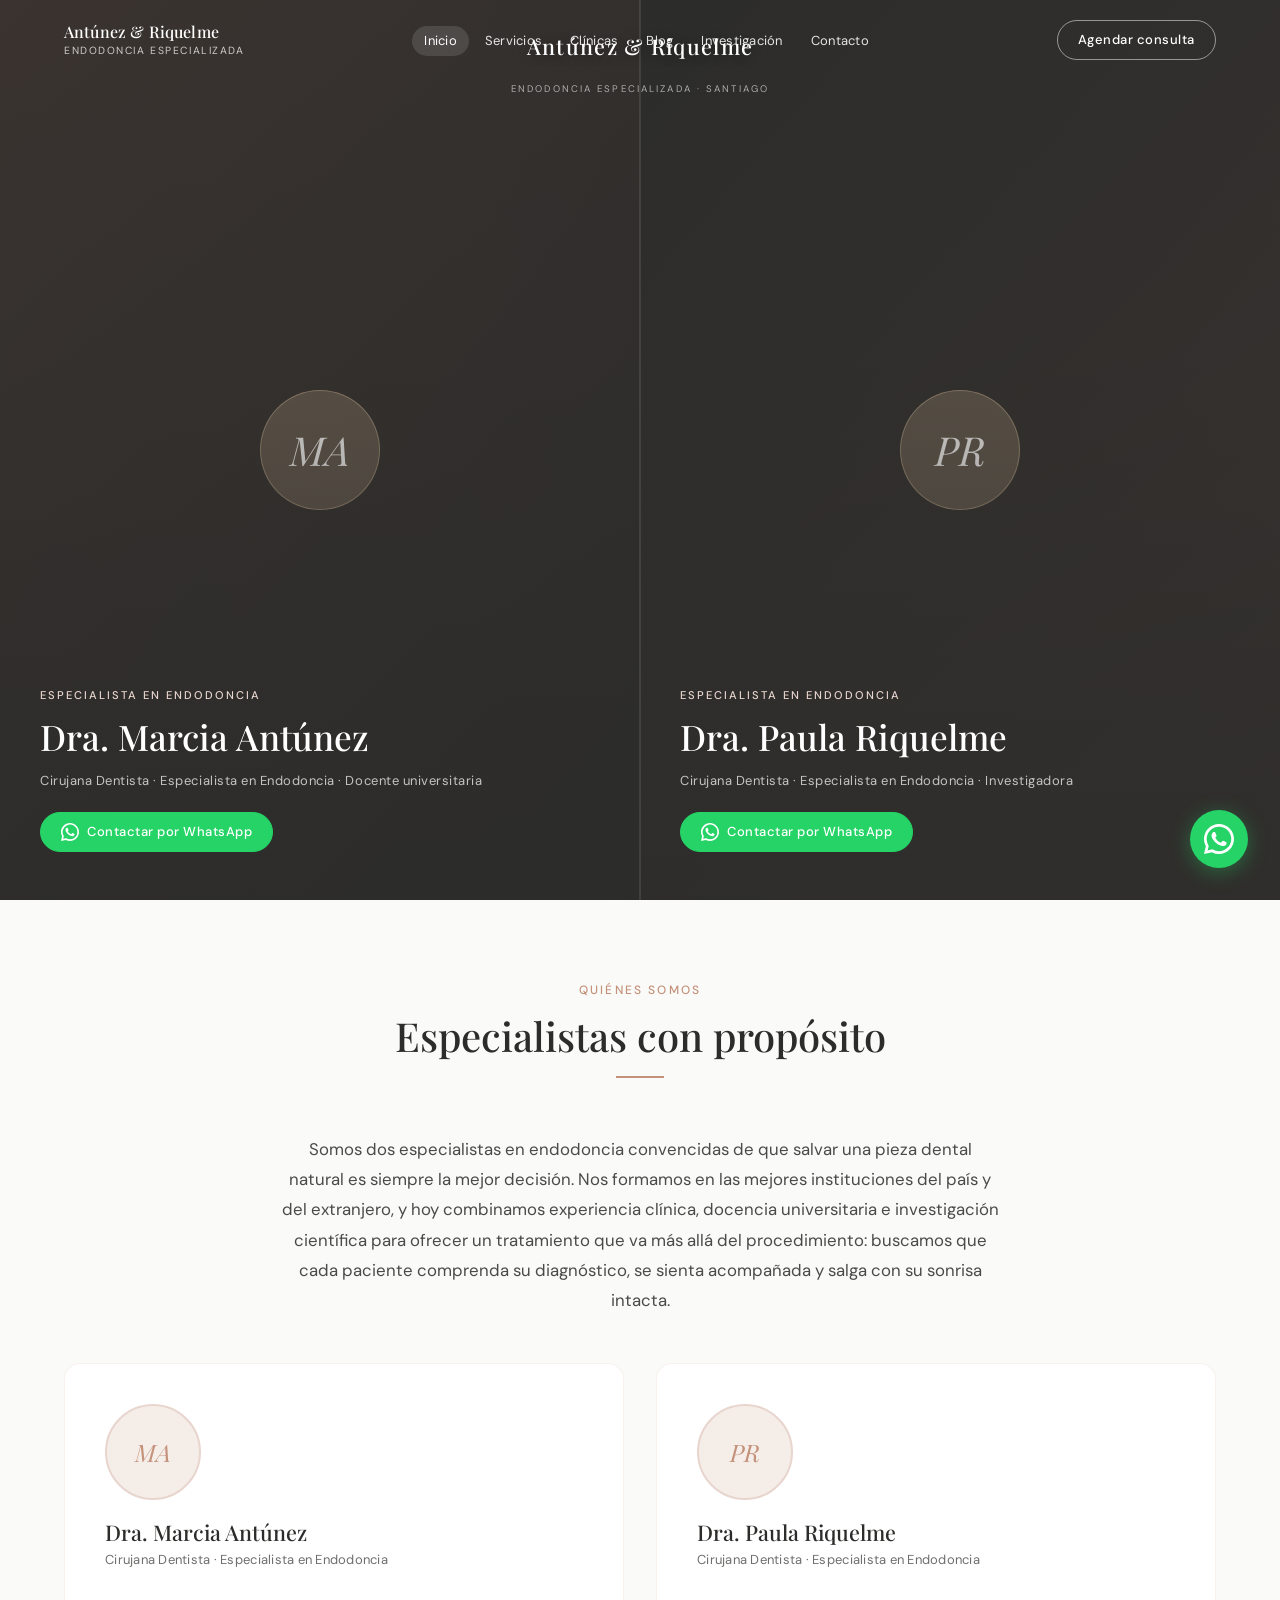
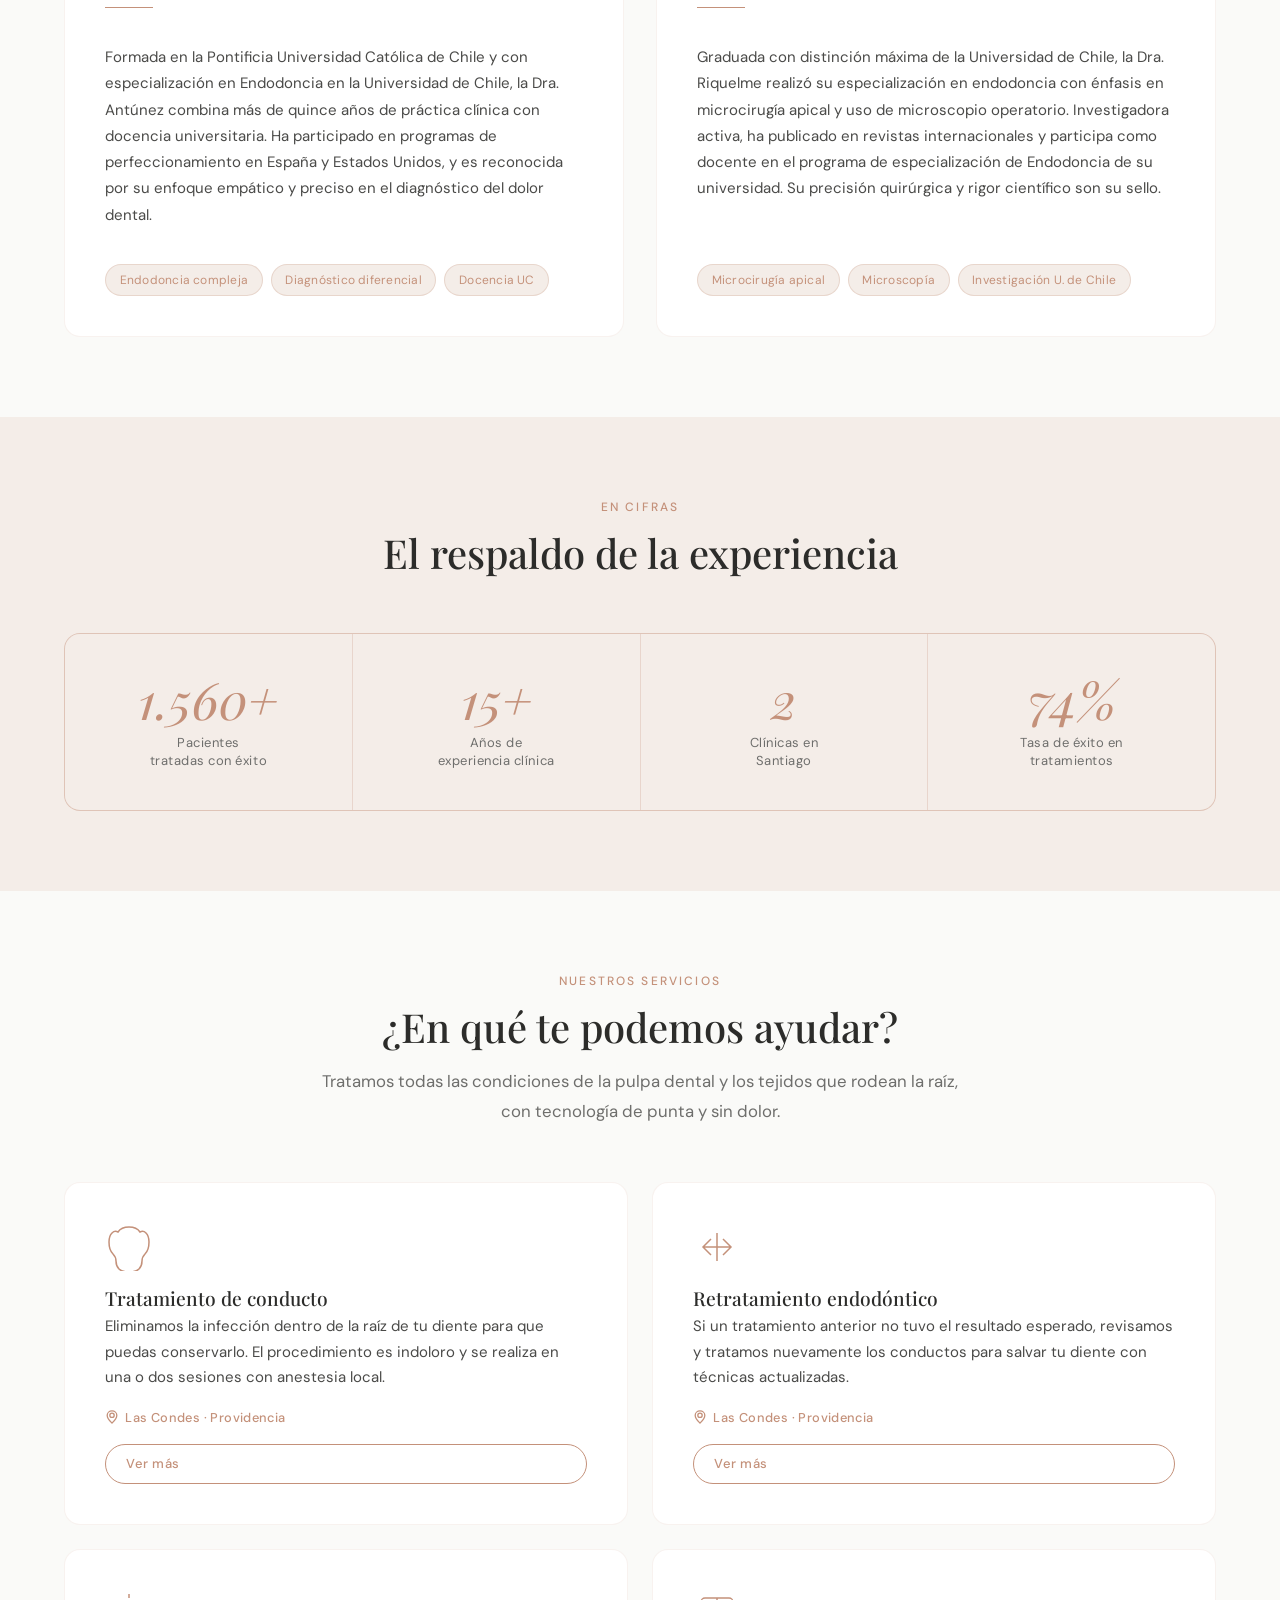
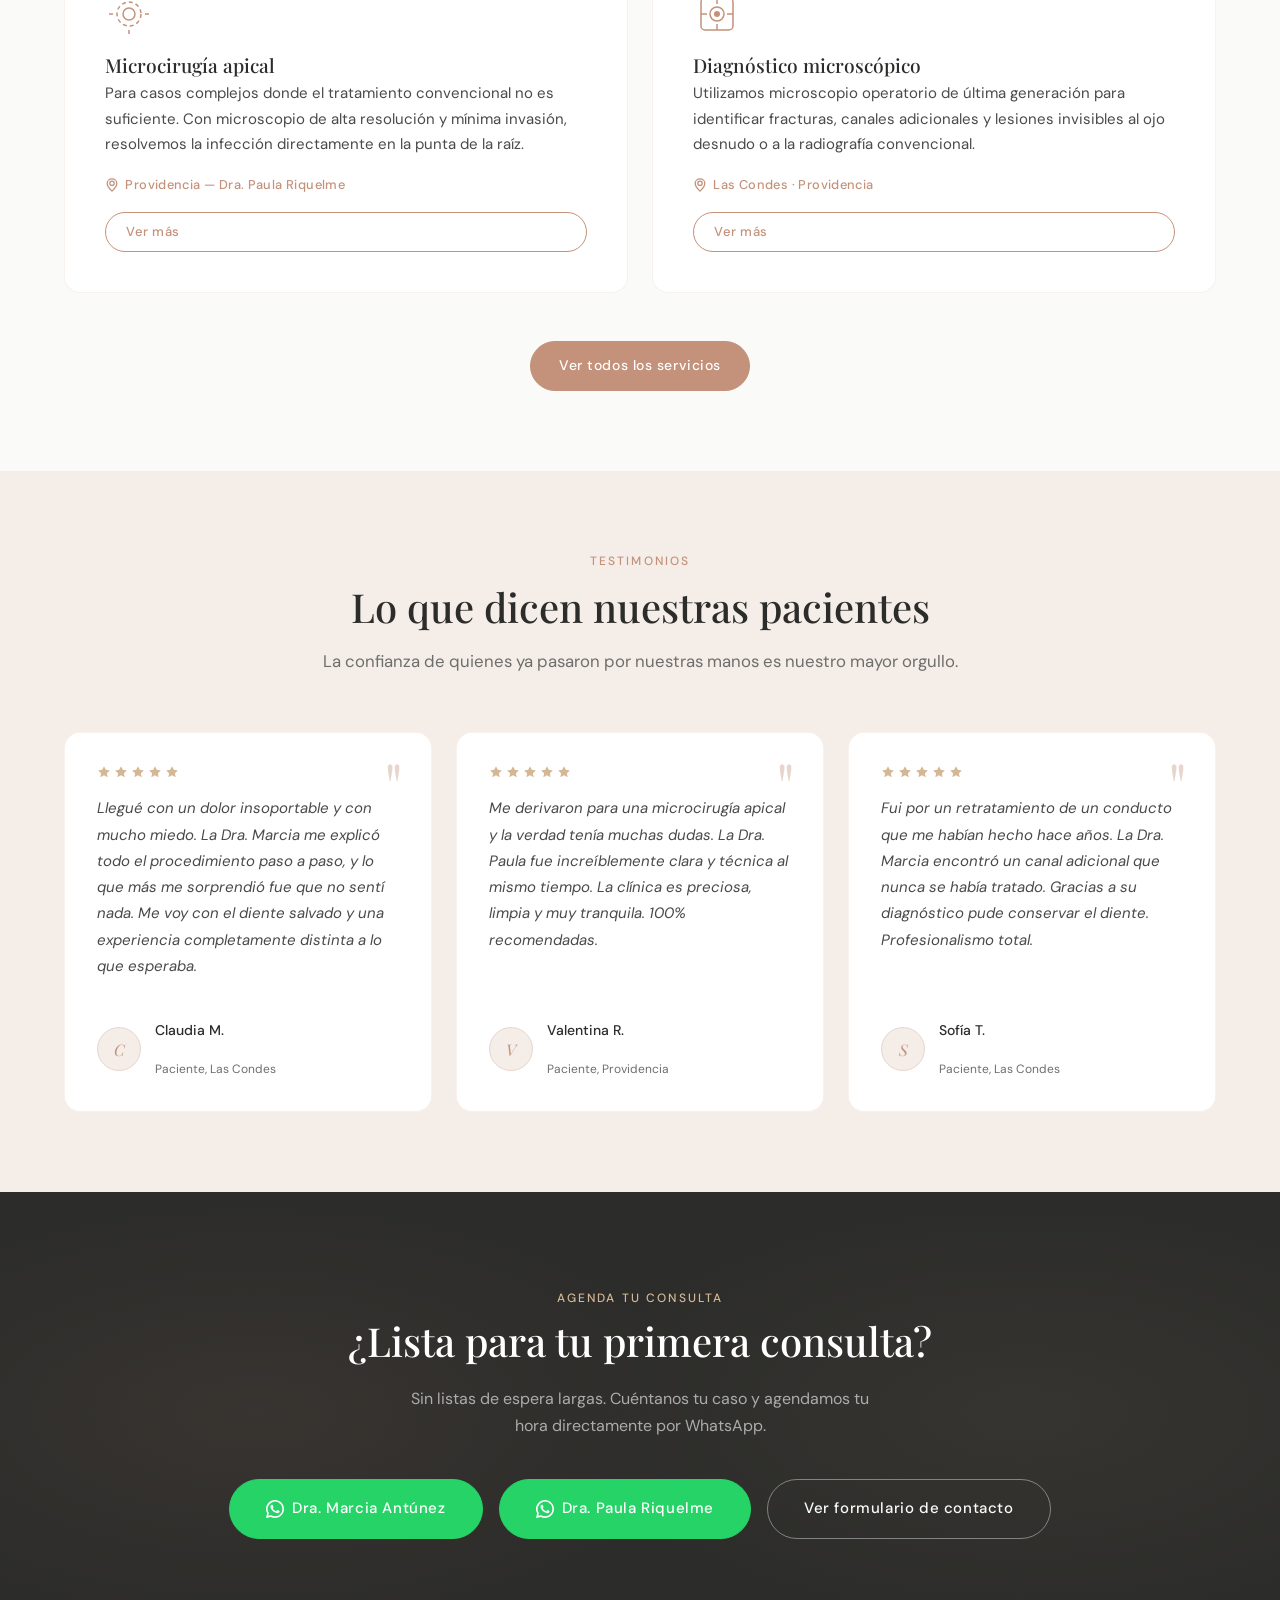
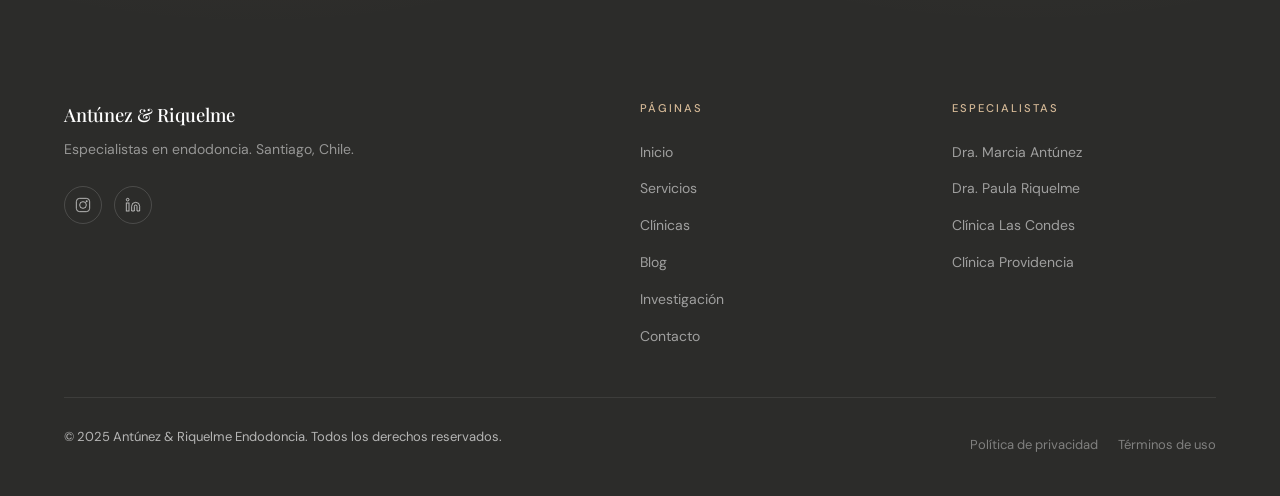
==== index.html @ 6ab03f45 "Renombra index y agrega .gitignore" ====
<!DOCTYPE html>
<html lang="es-CL">
<head>
  <meta charset="UTF-8" />
  <meta name="viewport" content="width=device-width, initial-scale=1.0" />
  <title>Antúnez &amp; Riquelme | Endodoncia Especializada · Santiago, Chile</title>
  <meta name="description" content="Especialistas en endodoncia en Santiago. Dra. Marcia Antúnez y Dra. Paula Riquelme ofrecen tratamientos de conducto, retratamiento y microcirugía apical con tecnología de punta." />
  <!-- Open Graph -->
  <meta property="og:title" content="Antúnez &amp; Riquelme | Endodoncia Especializada" />
  <meta property="og:description" content="Especialistas en endodoncia en Santiago de Chile. Tecnología de punta, atención personalizada." />
  <meta property="og:type" content="website" />
  <meta property="og:url" content="https://antunezriquelme.cl/" />
  <link rel="canonical" href="https://antunezriquelme.cl/" />
  <link rel="stylesheet" href="styles.css" />
  <link rel="preconnect" href="https://fonts.googleapis.com" />
  <link rel="preconnect" href="https://fonts.gstatic.com" crossorigin />
</head>
<body>

<!-- ══════════════════════════════════════════════
     NAVBAR
══════════════════════════════════════════════ -->
<header class="navbar navbar--transparent" id="navbar" role="banner">
  <div class="container">
    <nav class="navbar__inner" aria-label="Navegación principal">
      <!-- Logo -->
      <a href="index.html" class="navbar__logo" aria-label="Inicio Antúnez &amp; Riquelme">
        Antúnez &amp; Riquelme
        <span>Endodoncia Especializada</span>
      </a>

      <!-- Links desktop -->
      <ul class="navbar__links" role="list">
        <li><a href="index.html" class="navbar__link navbar__link--active">Inicio</a></li>
        <li><a href="servicios.html" class="navbar__link">Servicios</a></li>
        <li><a href="clinicas.html" class="navbar__link">Clínicas</a></li>
        <li><a href="blog.html" class="navbar__link">Blog</a></li>
        <li><a href="investigacion.html" class="navbar__link">Investigación</a></li>
        <li><a href="contacto.html" class="navbar__link">Contacto</a></li>
      </ul>

      <a href="contacto.html" class="btn btn--outline navbar__cta btn--sm">
        Agendar consulta
      </a>

      <!-- Hamburger mobile -->
      <button class="navbar__toggle" id="navToggle" aria-label="Abrir menú" aria-expanded="false" aria-controls="navDrawer">
        <span></span><span></span><span></span>
      </button>
    </nav>
  </div>
</header>

<!-- Mobile drawer -->
<div class="navbar__overlay" id="navOverlay"></div>
<nav class="navbar__drawer" id="navDrawer" aria-label="Menú móvil">
  <a href="index.html" class="navbar__link navbar__link--active">Inicio</a>
  <a href="servicios.html" class="navbar__link">Servicios</a>
  <a href="clinicas.html" class="navbar__link">Clínicas</a>
  <a href="blog.html" class="navbar__link">Blog</a>
  <a href="investigacion.html" class="navbar__link">Investigación</a>
  <a href="contacto.html" class="navbar__link">Contacto</a>
  <a href="contacto.html" class="btn btn--outline navbar__cta">Agendar consulta</a>
</nav>

<main id="main">

<!-- ══════════════════════════════════════════════
     HERO SPLIT SCREEN
══════════════════════════════════════════════ -->
<section class="hero" aria-label="Presentación de las especialistas">

  <!-- Línea central -->
  <div class="hero__divider" aria-hidden="true"></div>

  <!-- Logo / brand flotante central (solo desktop) -->
  <div class="hero__brand" aria-hidden="true">
    <p class="hero__brand-name">Antúnez &amp; Riquelme</p>
    <span class="hero__brand-sub">Endodoncia Especializada · Santiago</span>
  </div>

  <!-- Panel Dra. Marcia Antúnez -->
  <div class="hero__panel hero__panel--marcia">
    <!-- Fondo: placeholder elegante con iniciales -->
    <div class="hero__photo-placeholder" style="background: linear-gradient(135deg, #3a3330 0%, #2C2C2A 100%);" aria-hidden="true">
      <div class="hero__initials">MA</div>
    </div>
    <!-- Cuando se disponga de la foto real, reemplazar por:
    <img src="img/marcia-antunez.jpg" alt="Dra. Marcia Antúnez" class="hero__bg" loading="eager" fetchpriority="high" />
    -->

    <div class="hero__content">
      <span class="hero__eyebrow">Especialista en Endodoncia</span>
      <h2 class="hero__name">Dra. Marcia Antúnez</h2>
      <p class="hero__title">Cirujana Dentista · Especialista en Endodoncia · Docente universitaria</p>
      <a href="https://wa.me/+569XXXXXXXX?text=Hola%2C%20quisiera%20agendar%20una%20consulta%20con%20la%20Dra.%20Marcia%20Antúnez"
         class="btn btn--whatsapp btn--sm"
         target="_blank" rel="noopener noreferrer"
         aria-label="Contactar a Dra. Marcia por WhatsApp">
        <!-- WhatsApp icon -->
        <svg class="icon-wa" viewBox="0 0 24 24" fill="white" aria-hidden="true">
          <path d="M17.472 14.382c-.297-.149-1.758-.867-2.03-.967-.273-.099-.471-.148-.67.15-.197.297-.767.966-.94 1.164-.173.199-.347.223-.644.075-.297-.15-1.255-.463-2.39-1.475-.883-.788-1.48-1.761-1.653-2.059-.173-.297-.018-.458.13-.606.134-.133.298-.347.446-.52.149-.174.198-.298.298-.497.099-.198.05-.371-.025-.52-.075-.149-.669-1.612-.916-2.207-.242-.579-.487-.5-.669-.51-.173-.008-.371-.01-.57-.01-.198 0-.52.074-.792.372-.272.297-1.04 1.016-1.04 2.479 0 1.462 1.065 2.875 1.213 3.074.149.198 2.096 3.2 5.077 4.487.709.306 1.262.489 1.694.625.712.227 1.36.195 1.871.118.571-.085 1.758-.719 2.006-1.413.248-.694.248-1.289.173-1.413-.074-.124-.272-.198-.57-.347z"/>
          <path d="M12 0C5.373 0 0 5.373 0 12c0 2.107.548 4.086 1.508 5.805L0 24l6.374-1.494A11.953 11.953 0 0012 24c6.627 0 12-5.373 12-12S18.627 0 12 0zm0 21.818a9.818 9.818 0 01-5.003-1.37l-.36-.214-3.727.873.908-3.618-.234-.372A9.818 9.818 0 1112 21.818z"/>
        </svg>
        Contactar por WhatsApp
      </a>
    </div>
  </div>

  <!-- Panel Dra. Paula Riquelme -->
  <div class="hero__panel hero__panel--paula">
    <div class="hero__photo-placeholder" style="background: linear-gradient(135deg, #2C2C2A 0%, #383330 100%);" aria-hidden="true">
      <div class="hero__initials">PR</div>
    </div>
    <!-- Foto real: <img src="img/paula-riquelme.jpg" alt="Dra. Paula Riquelme" class="hero__bg" loading="eager" /> -->

    <div class="hero__content">
      <span class="hero__eyebrow">Especialista en Endodoncia</span>
      <h2 class="hero__name">Dra. Paula Riquelme</h2>
      <p class="hero__title">Cirujana Dentista · Especialista en Endodoncia · Investigadora</p>
      <a href="https://wa.me/+569XXXXXXXX?text=Hola%2C%20quisiera%20agendar%20una%20consulta%20con%20la%20Dra.%20Paula%20Riquelme"
         class="btn btn--whatsapp btn--sm"
         target="_blank" rel="noopener noreferrer"
         aria-label="Contactar a Dra. Paula por WhatsApp">
        <svg class="icon-wa" viewBox="0 0 24 24" fill="white" aria-hidden="true">
          <path d="M17.472 14.382c-.297-.149-1.758-.867-2.03-.967-.273-.099-.471-.148-.67.15-.197.297-.767.966-.94 1.164-.173.199-.347.223-.644.075-.297-.15-1.255-.463-2.39-1.475-.883-.788-1.48-1.761-1.653-2.059-.173-.297-.018-.458.13-.606.134-.133.298-.347.446-.52.149-.174.198-.298.298-.497.099-.198.05-.371-.025-.52-.075-.149-.669-1.612-.916-2.207-.242-.579-.487-.5-.669-.51-.173-.008-.371-.01-.57-.01-.198 0-.52.074-.792.372-.272.297-1.04 1.016-1.04 2.479 0 1.462 1.065 2.875 1.213 3.074.149.198 2.096 3.2 5.077 4.487.709.306 1.262.489 1.694.625.712.227 1.36.195 1.871.118.571-.085 1.758-.719 2.006-1.413.248-.694.248-1.289.173-1.413-.074-.124-.272-.198-.57-.347z"/>
          <path d="M12 0C5.373 0 0 5.373 0 12c0 2.107.548 4.086 1.508 5.805L0 24l6.374-1.494A11.953 11.953 0 0012 24c6.627 0 12-5.373 12-12S18.627 0 12 0zm0 21.818a9.818 9.818 0 01-5.003-1.37l-.36-.214-3.727.873.908-3.618-.234-.372A9.818 9.818 0 1112 21.818z"/>
        </svg>
        Contactar por WhatsApp
      </a>
    </div>
  </div>
</section>

<!-- ══════════════════════════════════════════════
     SECCIÓN PRESENTACIÓN
══════════════════════════════════════════════ -->
<section class="section" id="nosotras" aria-labelledby="about-title">
  <div class="container">
    <div class="section__header">
      <span class="section__eyebrow">Quiénes somos</span>
      <h2 class="section__title" id="about-title">Especialistas con propósito</h2>
      <div class="divider"></div>
    </div>

    <div class="about__intro reveal">
      <p>
        Somos dos especialistas en endodoncia convencidas de que salvar una pieza dental natural es siempre la mejor decisión. Nos formamos en las mejores instituciones del país y del extranjero, y hoy combinamos experiencia clínica, docencia universitaria e investigación científica para ofrecer un tratamiento que va más allá del procedimiento: buscamos que cada paciente comprenda su diagnóstico, se sienta acompañada y salga con su sonrisa intacta.
      </p>
    </div>

    <div class="about__grid">

      <!-- Card Dra. Marcia -->
      <article class="doctor-card reveal reveal--delay-1">
        <div class="doctor-card__avatar-placeholder" aria-label="Iniciales Dra. Marcia Antúnez">MA</div>
        <div>
          <h3 class="doctor-card__name">Dra. Marcia Antúnez</h3>
          <p class="doctor-card__degree">Cirujana Dentista · Especialista en Endodoncia</p>
        </div>
        <div class="divider divider--left"></div>
        <p class="doctor-card__bio">
          Formada en la Pontificia Universidad Católica de Chile y con especialización en Endodoncia en la Universidad de Chile, la Dra. Antúnez combina más de quince años de práctica clínica con docencia universitaria. Ha participado en programas de perfeccionamiento en España y Estados Unidos, y es reconocida por su enfoque empático y preciso en el diagnóstico del dolor dental.
        </p>
        <div class="doctor-card__tags" aria-label="Áreas de especialidad">
          <span class="tag">Endodoncia compleja</span>
          <span class="tag">Diagnóstico diferencial</span>
          <span class="tag">Docencia UC</span>
        </div>
      </article>

      <!-- Card Dra. Paula -->
      <article class="doctor-card reveal reveal--delay-2">
        <div class="doctor-card__avatar-placeholder" aria-label="Iniciales Dra. Paula Riquelme">PR</div>
        <div>
          <h3 class="doctor-card__name">Dra. Paula Riquelme</h3>
          <p class="doctor-card__degree">Cirujana Dentista · Especialista en Endodoncia</p>
        </div>
        <div class="divider divider--left"></div>
        <p class="doctor-card__bio">
          Graduada con distinción máxima de la Universidad de Chile, la Dra. Riquelme realizó su especialización en endodoncia con énfasis en microcirugía apical y uso de microscopio operatorio. Investigadora activa, ha publicado en revistas internacionales y participa como docente en el programa de especialización de Endodoncia de su universidad. Su precisión quirúrgica y rigor científico son su sello.
        </p>
        <div class="doctor-card__tags" aria-label="Áreas de especialidad">
          <span class="tag">Microcirugía apical</span>
          <span class="tag">Microscopía</span>
          <span class="tag">Investigación U. de Chile</span>
        </div>
      </article>

    </div>
  </div>
</section>

<!-- ══════════════════════════════════════════════
     ESTADÍSTICAS
══════════════════════════════════════════════ -->
<section class="section stats" aria-labelledby="stats-title">
  <div class="container">
    <div class="section__header">
      <span class="section__eyebrow">En cifras</span>
      <h2 class="section__title" id="stats-title">El respaldo de la experiencia</h2>
    </div>
    <div class="stats__grid">

      <div class="stat-item reveal">
        <span class="stat-item__number" data-target="2000" data-suffix="+">0</span>
        <span class="stat-item__label">Pacientes tratadas con éxito</span>
      </div>

      <div class="stat-item reveal reveal--delay-1">
        <span class="stat-item__number" data-target="15" data-suffix="+">0</span>
        <span class="stat-item__label">Años de experiencia clínica</span>
      </div>

      <div class="stat-item reveal reveal--delay-2">
        <span class="stat-item__number" data-target="2" data-suffix="">0</span>
        <span class="stat-item__label">Clínicas en Santiago</span>
      </div>

      <div class="stat-item reveal reveal--delay-3">
        <span class="stat-item__number" data-target="98" data-suffix="%">0</span>
        <span class="stat-item__label">Tasa de éxito en tratamientos</span>
      </div>

    </div>
  </div>
</section>

<!-- ══════════════════════════════════════════════
     SERVICIOS (preview)
══════════════════════════════════════════════ -->
<section class="section" aria-labelledby="services-preview-title">
  <div class="container">
    <div class="section__header">
      <span class="section__eyebrow">Nuestros servicios</span>
      <h2 class="section__title" id="services-preview-title">¿En qué te podemos ayudar?</h2>
      <p class="section__subtitle">Tratamos todas las condiciones de la pulpa dental y los tejidos que rodean la raíz, con tecnología de punta y sin dolor.</p>
    </div>

    <div class="services__grid">

      <!-- Servicio 1 -->
      <article class="service-card reveal">
        <!-- Ícono: diente outline -->
        <svg class="service-card__icon" viewBox="0 0 48 48" aria-hidden="true">
          <path d="M24 4c-5 0-9 2-11 5-2-1-4-1-6 1s-3 5-3 9c0 6 2 10 4 12s3 3 3 7c0 2 1 6 3 8s5 3 10 3 8-1 10-3 3-6 3-8c0-4 1-5 3-7s4-6 4-12c0-4-1-7-3-9s-4-2-6-1C33 6 29 4 24 4z"/>
        </svg>
        <div>
          <h3 class="service-card__name">Tratamiento de conducto</h3>
          <p class="service-card__desc">Eliminamos la infección dentro de la raíz de tu diente para que puedas conservarlo. El procedimiento es indoloro y se realiza en una o dos sesiones con anestesia local.</p>
        </div>
        <span class="service-card__clinic">
          <svg viewBox="0 0 16 16" fill="none" stroke="currentColor" stroke-width="1.5" width="14" height="14" aria-hidden="true"><circle cx="8" cy="6" r="2.5"/><path d="M8 1C5 1 2.5 3.2 2.5 6c0 4 5.5 9 5.5 9s5.5-5 5.5-9C13.5 3.2 11 1 8 1z"/></svg>
          Las Condes · Providencia
        </span>
        <a href="servicios.html" class="btn btn--outline btn--sm">Ver más</a>
      </article>

      <!-- Servicio 2 -->
      <article class="service-card reveal reveal--delay-1">
        <svg class="service-card__icon" viewBox="0 0 48 48" aria-hidden="true">
          <path d="M10 24h28M24 10v28M18 16l-8 8 8 8M30 16l8 8-8 8"/>
        </svg>
        <div>
          <h3 class="service-card__name">Retratamiento endodóntico</h3>
          <p class="service-card__desc">Si un tratamiento anterior no tuvo el resultado esperado, revisamos y tratamos nuevamente los conductos para salvar tu diente con técnicas actualizadas.</p>
        </div>
        <span class="service-card__clinic">
          <svg viewBox="0 0 16 16" fill="none" stroke="currentColor" stroke-width="1.5" width="14" height="14" aria-hidden="true"><circle cx="8" cy="6" r="2.5"/><path d="M8 1C5 1 2.5 3.2 2.5 6c0 4 5.5 9 5.5 9s5.5-5 5.5-9C13.5 3.2 11 1 8 1z"/></svg>
          Las Condes · Providencia
        </span>
        <a href="servicios.html" class="btn btn--outline btn--sm">Ver más</a>
      </article>

      <!-- Servicio 3 -->
      <article class="service-card reveal reveal--delay-2">
        <svg class="service-card__icon" viewBox="0 0 48 48" aria-hidden="true">
          <circle cx="24" cy="24" r="6"/>
          <circle cx="24" cy="24" r="12" stroke-dasharray="4 3"/>
          <line x1="24" y1="8" x2="24" y2="4"/>
          <line x1="24" y1="44" x2="24" y2="40"/>
          <line x1="8" y1="24" x2="4" y2="24"/>
          <line x1="44" y1="24" x2="40" y2="24"/>
        </svg>
        <div>
          <h3 class="service-card__name">Microcirugía apical</h3>
          <p class="service-card__desc">Para casos complejos donde el tratamiento convencional no es suficiente. Con microscopio de alta resolución y mínima invasión, resolvemos la infección directamente en la punta de la raíz.</p>
        </div>
        <span class="service-card__clinic">
          <svg viewBox="0 0 16 16" fill="none" stroke="currentColor" stroke-width="1.5" width="14" height="14" aria-hidden="true"><circle cx="8" cy="6" r="2.5"/><path d="M8 1C5 1 2.5 3.2 2.5 6c0 4 5.5 9 5.5 9s5.5-5 5.5-9C13.5 3.2 11 1 8 1z"/></svg>
          Providencia — Dra. Paula Riquelme
        </span>
        <a href="servicios.html" class="btn btn--outline btn--sm">Ver más</a>
      </article>

      <!-- Servicio 4 -->
      <article class="service-card reveal reveal--delay-3">
        <svg class="service-card__icon" viewBox="0 0 48 48" aria-hidden="true">
          <rect x="8" y="8" width="32" height="32" rx="4"/>
          <circle cx="24" cy="24" r="7"/>
          <circle cx="24" cy="24" r="3" fill="currentColor" stroke="none" style="fill:var(--accent)"/>
          <line x1="24" y1="8" x2="24" y2="14"/>
          <line x1="24" y1="34" x2="24" y2="40"/>
          <line x1="8" y1="24" x2="14" y2="24"/>
          <line x1="34" y1="24" x2="40" y2="24"/>
        </svg>
        <div>
          <h3 class="service-card__name">Diagnóstico microscópico</h3>
          <p class="service-card__desc">Utilizamos microscopio operatorio de última generación para identificar fracturas, canales adicionales y lesiones invisibles al ojo desnudo o a la radiografía convencional.</p>
        </div>
        <span class="service-card__clinic">
          <svg viewBox="0 0 16 16" fill="none" stroke="currentColor" stroke-width="1.5" width="14" height="14" aria-hidden="true"><circle cx="8" cy="6" r="2.5"/><path d="M8 1C5 1 2.5 3.2 2.5 6c0 4 5.5 9 5.5 9s5.5-5 5.5-9C13.5 3.2 11 1 8 1z"/></svg>
          Las Condes · Providencia
        </span>
        <a href="servicios.html" class="btn btn--outline btn--sm">Ver más</a>
      </article>

    </div>

    <div style="text-align:center; margin-top: 3rem;">
      <a href="servicios.html" class="btn btn--primary">Ver todos los servicios</a>
    </div>

  </div>
</section>

<!-- ══════════════════════════════════════════════
     TESTIMONIOS
══════════════════════════════════════════════ -->
<section class="section section--alt" aria-labelledby="testimonials-title">
  <div class="container">
    <div class="section__header">
      <span class="section__eyebrow">Testimonios</span>
      <h2 class="section__title" id="testimonials-title">Lo que dicen nuestras pacientes</h2>
      <p class="section__subtitle">La confianza de quienes ya pasaron por nuestras manos es nuestro mayor orgullo.</p>
    </div>

    <div class="testimonials__grid">

      <!-- Testimonio 1 -->
      <article class="testimonial-card reveal">
        <div class="testimonial-card__stars" aria-label="5 estrellas">
          <svg class="star" viewBox="0 0 24 24"><path d="M12 2l3.09 6.26L22 9.27l-5 4.87 1.18 6.88L12 17.77l-6.18 3.25L7 14.14 2 9.27l6.91-1.01L12 2z"/></svg>
          <svg class="star" viewBox="0 0 24 24"><path d="M12 2l3.09 6.26L22 9.27l-5 4.87 1.18 6.88L12 17.77l-6.18 3.25L7 14.14 2 9.27l6.91-1.01L12 2z"/></svg>
          <svg class="star" viewBox="0 0 24 24"><path d="M12 2l3.09 6.26L22 9.27l-5 4.87 1.18 6.88L12 17.77l-6.18 3.25L7 14.14 2 9.27l6.91-1.01L12 2z"/></svg>
          <svg class="star" viewBox="0 0 24 24"><path d="M12 2l3.09 6.26L22 9.27l-5 4.87 1.18 6.88L12 17.77l-6.18 3.25L7 14.14 2 9.27l6.91-1.01L12 2z"/></svg>
          <svg class="star" viewBox="0 0 24 24"><path d="M12 2l3.09 6.26L22 9.27l-5 4.87 1.18 6.88L12 17.77l-6.18 3.25L7 14.14 2 9.27l6.91-1.01L12 2z"/></svg>
        </div>
        <p class="testimonial-card__text">
          Llegué con un dolor insoportable y con mucho miedo. La Dra. Marcia me explicó todo el procedimiento paso a paso, y lo que más me sorprendió fue que no sentí nada. Me voy con el diente salvado y una experiencia completamente distinta a lo que esperaba.
        </p>
        <div class="testimonial-card__author">
          <div class="testimonial-card__avatar" aria-hidden="true">C</div>
          <div>
            <p class="testimonial-card__name">Claudia M.</p>
            <p class="testimonial-card__meta">Paciente, Las Condes</p>
          </div>
        </div>
      </article>

      <!-- Testimonio 2 -->
      <article class="testimonial-card reveal reveal--delay-1">
        <div class="testimonial-card__stars" aria-label="5 estrellas">
          <svg class="star" viewBox="0 0 24 24"><path d="M12 2l3.09 6.26L22 9.27l-5 4.87 1.18 6.88L12 17.77l-6.18 3.25L7 14.14 2 9.27l6.91-1.01L12 2z"/></svg>
          <svg class="star" viewBox="0 0 24 24"><path d="M12 2l3.09 6.26L22 9.27l-5 4.87 1.18 6.88L12 17.77l-6.18 3.25L7 14.14 2 9.27l6.91-1.01L12 2z"/></svg>
          <svg class="star" viewBox="0 0 24 24"><path d="M12 2l3.09 6.26L22 9.27l-5 4.87 1.18 6.88L12 17.77l-6.18 3.25L7 14.14 2 9.27l6.91-1.01L12 2z"/></svg>
          <svg class="star" viewBox="0 0 24 24"><path d="M12 2l3.09 6.26L22 9.27l-5 4.87 1.18 6.88L12 17.77l-6.18 3.25L7 14.14 2 9.27l6.91-1.01L12 2z"/></svg>
          <svg class="star" viewBox="0 0 24 24"><path d="M12 2l3.09 6.26L22 9.27l-5 4.87 1.18 6.88L12 17.77l-6.18 3.25L7 14.14 2 9.27l6.91-1.01L12 2z"/></svg>
        </div>
        <p class="testimonial-card__text">
          Me derivaron para una microcirugía apical y la verdad tenía muchas dudas. La Dra. Paula fue increíblemente clara y técnica al mismo tiempo. La clínica es preciosa, limpia y muy tranquila. 100% recomendadas.
        </p>
        <div class="testimonial-card__author">
          <div class="testimonial-card__avatar" aria-hidden="true">V</div>
          <div>
            <p class="testimonial-card__name">Valentina R.</p>
            <p class="testimonial-card__meta">Paciente, Providencia</p>
          </div>
        </div>
      </article>

      <!-- Testimonio 3 -->
      <article class="testimonial-card reveal reveal--delay-2">
        <div class="testimonial-card__stars" aria-label="5 estrellas">
          <svg class="star" viewBox="0 0 24 24"><path d="M12 2l3.09 6.26L22 9.27l-5 4.87 1.18 6.88L12 17.77l-6.18 3.25L7 14.14 2 9.27l6.91-1.01L12 2z"/></svg>
          <svg class="star" viewBox="0 0 24 24"><path d="M12 2l3.09 6.26L22 9.27l-5 4.87 1.18 6.88L12 17.77l-6.18 3.25L7 14.14 2 9.27l6.91-1.01L12 2z"/></svg>
          <svg class="star" viewBox="0 0 24 24"><path d="M12 2l3.09 6.26L22 9.27l-5 4.87 1.18 6.88L12 17.77l-6.18 3.25L7 14.14 2 9.27l6.91-1.01L12 2z"/></svg>
          <svg class="star" viewBox="0 0 24 24"><path d="M12 2l3.09 6.26L22 9.27l-5 4.87 1.18 6.88L12 17.77l-6.18 3.25L7 14.14 2 9.27l6.91-1.01L12 2z"/></svg>
          <svg class="star" viewBox="0 0 24 24"><path d="M12 2l3.09 6.26L22 9.27l-5 4.87 1.18 6.88L12 17.77l-6.18 3.25L7 14.14 2 9.27l6.91-1.01L12 2z"/></svg>
        </div>
        <p class="testimonial-card__text">
          Fui por un retratamiento de un conducto que me habían hecho hace años. La Dra. Marcia encontró un canal adicional que nunca se había tratado. Gracias a su diagnóstico pude conservar el diente. Profesionalismo total.
        </p>
        <div class="testimonial-card__author">
          <div class="testimonial-card__avatar" aria-hidden="true">S</div>
          <div>
            <p class="testimonial-card__name">Sofía T.</p>
            <p class="testimonial-card__meta">Paciente, Las Condes</p>
          </div>
        </div>
      </article>

    </div>
  </div>
</section>

<!-- ══════════════════════════════════════════════
     CTA FINAL
══════════════════════════════════════════════ -->
<section class="cta-final" aria-labelledby="cta-title">
  <div class="container" style="position:relative; z-index:1;">
    <span class="section__eyebrow cta-final__eyebrow">Agenda tu consulta</span>
    <h2 class="cta-final__title" id="cta-title">¿Lista para tu primera consulta?</h2>
    <p class="cta-final__subtitle">
      Sin listas de espera largas. Cuéntanos tu caso y agendamos tu hora directamente por WhatsApp.
    </p>
    <div class="cta-final__buttons">
      <a href="https://wa.me/+569XXXXXXXX?text=Hola%2C%20quisiera%20agendar%20con%20la%20Dra.%20Marcia%20Antúnez"
         class="btn btn--whatsapp btn--lg"
         target="_blank" rel="noopener noreferrer">
        <svg class="icon-wa" viewBox="0 0 24 24" fill="white" aria-hidden="true">
          <path d="M17.472 14.382c-.297-.149-1.758-.867-2.03-.967-.273-.099-.471-.148-.67.15-.197.297-.767.966-.94 1.164-.173.199-.347.223-.644.075-.297-.15-1.255-.463-2.39-1.475-.883-.788-1.48-1.761-1.653-2.059-.173-.297-.018-.458.13-.606.134-.133.298-.347.446-.52.149-.174.198-.298.298-.497.099-.198.05-.371-.025-.52-.075-.149-.669-1.612-.916-2.207-.242-.579-.487-.5-.669-.51-.173-.008-.371-.01-.57-.01-.198 0-.52.074-.792.372-.272.297-1.04 1.016-1.04 2.479 0 1.462 1.065 2.875 1.213 3.074.149.198 2.096 3.2 5.077 4.487.709.306 1.262.489 1.694.625.712.227 1.36.195 1.871.118.571-.085 1.758-.719 2.006-1.413.248-.694.248-1.289.173-1.413-.074-.124-.272-.198-.57-.347z"/>
          <path d="M12 0C5.373 0 0 5.373 0 12c0 2.107.548 4.086 1.508 5.805L0 24l6.374-1.494A11.953 11.953 0 0012 24c6.627 0 12-5.373 12-12S18.627 0 12 0zm0 21.818a9.818 9.818 0 01-5.003-1.37l-.36-.214-3.727.873.908-3.618-.234-.372A9.818 9.818 0 1112 21.818z"/>
        </svg>
        Dra. Marcia Antúnez
      </a>
      <a href="https://wa.me/+569XXXXXXXX?text=Hola%2C%20quisiera%20agendar%20con%20la%20Dra.%20Paula%20Riquelme"
         class="btn btn--whatsapp btn--lg"
         target="_blank" rel="noopener noreferrer">
        <svg class="icon-wa" viewBox="0 0 24 24" fill="white" aria-hidden="true">
          <path d="M17.472 14.382c-.297-.149-1.758-.867-2.03-.967-.273-.099-.471-.148-.67.15-.197.297-.767.966-.94 1.164-.173.199-.347.223-.644.075-.297-.15-1.255-.463-2.39-1.475-.883-.788-1.48-1.761-1.653-2.059-.173-.297-.018-.458.13-.606.134-.133.298-.347.446-.52.149-.174.198-.298.298-.497.099-.198.05-.371-.025-.52-.075-.149-.669-1.612-.916-2.207-.242-.579-.487-.5-.669-.51-.173-.008-.371-.01-.57-.01-.198 0-.52.074-.792.372-.272.297-1.04 1.016-1.04 2.479 0 1.462 1.065 2.875 1.213 3.074.149.198 2.096 3.2 5.077 4.487.709.306 1.262.489 1.694.625.712.227 1.36.195 1.871.118.571-.085 1.758-.719 2.006-1.413.248-.694.248-1.289.173-1.413-.074-.124-.272-.198-.57-.347z"/>
          <path d="M12 0C5.373 0 0 5.373 0 12c0 2.107.548 4.086 1.508 5.805L0 24l6.374-1.494A11.953 11.953 0 0012 24c6.627 0 12-5.373 12-12S18.627 0 12 0zm0 21.818a9.818 9.818 0 01-5.003-1.37l-.36-.214-3.727.873.908-3.618-.234-.372A9.818 9.818 0 1112 21.818z"/>
        </svg>
        Dra. Paula Riquelme
      </a>
      <a href="contacto.html" class="btn btn--ghost btn--lg">Ver formulario de contacto</a>
    </div>
  </div>
</section>

</main>

<!-- ══════════════════════════════════════════════
     FOOTER
══════════════════════════════════════════════ -->
<footer class="footer" role="contentinfo">
  <div class="container">
    <div class="footer__grid">

      <!-- Col 1: Brand -->
      <div>
        <p class="footer__brand">Antúnez &amp; Riquelme</p>
        <p class="footer__tagline">Especialistas en endodoncia. Santiago, Chile.</p>
        <div class="footer__social" aria-label="Redes sociales">
          <!-- Instagram -->
          <a href="#" class="footer__social-link" aria-label="Instagram">
            <svg viewBox="0 0 24 24" aria-hidden="true">
              <rect x="2" y="2" width="20" height="20" rx="5" ry="5"/>
              <circle cx="12" cy="12" r="5"/>
              <circle cx="17.5" cy="6.5" r="1.5" fill="currentColor" stroke="none"/>
            </svg>
          </a>
          <!-- LinkedIn -->
          <a href="#" class="footer__social-link" aria-label="LinkedIn">
            <svg viewBox="0 0 24 24" aria-hidden="true">
              <path d="M16 8a6 6 0 0 1 6 6v7h-4v-7a2 2 0 0 0-2-2 2 2 0 0 0-2 2v7h-4v-7a6 6 0 0 1 6-6z"/>
              <rect x="2" y="9" width="4" height="12"/>
              <circle cx="4" cy="4" r="2"/>
            </svg>
          </a>
        </div>
      </div>

      <!-- Col 2: Páginas -->
      <nav aria-label="Navegación footer">
        <p class="footer__heading">Páginas</p>
        <ul class="footer__links" role="list">
          <li><a href="index.html" class="footer__link">Inicio</a></li>
          <li><a href="servicios.html" class="footer__link">Servicios</a></li>
          <li><a href="clinicas.html" class="footer__link">Clínicas</a></li>
          <li><a href="blog.html" class="footer__link">Blog</a></li>
          <li><a href="investigacion.html" class="footer__link">Investigación</a></li>
          <li><a href="contacto.html" class="footer__link">Contacto</a></li>
        </ul>
      </nav>

      <!-- Col 3: Especialistas -->
      <div>
        <p class="footer__heading">Especialistas</p>
        <ul class="footer__links" role="list">
          <li><a href="contacto.html" class="footer__link">Dra. Marcia Antúnez</a></li>
          <li><a href="contacto.html" class="footer__link">Dra. Paula Riquelme</a></li>
          <li><a href="clinicas.html" class="footer__link">Clínica Las Condes</a></li>
          <li><a href="clinicas.html" class="footer__link">Clínica Providencia</a></li>
        </ul>
      </div>

    </div>

    <div class="footer__bottom">
      <p class="footer__copy">
        © 2025 Antúnez &amp; Riquelme Endodoncia. Todos los derechos reservados.
      </p>
      <nav class="footer__legal" aria-label="Avisos legales">
        <a href="#">Política de privacidad</a>
        <a href="#">Términos de uso</a>
      </nav>
    </div>
  </div>
</footer>

<!-- ══════════════════════════════════════════════
     BOTÓN FLOTANTE WHATSAPP
══════════════════════════════════════════════ -->
<div class="wa-float" aria-label="Contacto rápido por WhatsApp">

  <!-- Panel desplegable -->
  <div class="wa-float__panel" id="waPanel" role="dialog" aria-label="Seleccionar doctora para WhatsApp" aria-hidden="true">
    <p class="wa-float__panel-title">¿Con quién deseas hablar?</p>
    <a href="https://wa.me/+569XXXXXXXX?text=Hola%2C%20quisiera%20consultar%20con%20la%20Dra.%20Marcia%20Antúnez"
       class="wa-float__option"
       target="_blank" rel="noopener noreferrer">
      <div class="wa-float__option-icon" aria-hidden="true">MA</div>
      Dra. Marcia Antúnez
    </a>
    <a href="https://wa.me/+569XXXXXXXX?text=Hola%2C%20quisiera%20consultar%20con%20la%20Dra.%20Paula%20Riquelme"
       class="wa-float__option"
       target="_blank" rel="noopener noreferrer">
      <div class="wa-float__option-icon" aria-hidden="true">PR</div>
      Dra. Paula Riquelme
    </a>
  </div>

  <!-- Botón principal -->
  <button class="wa-float__btn" id="waToggle" aria-label="Abrir opciones de WhatsApp" aria-expanded="false" aria-controls="waPanel">
    <svg viewBox="0 0 24 24" aria-hidden="true">
      <path d="M17.472 14.382c-.297-.149-1.758-.867-2.03-.967-.273-.099-.471-.148-.67.15-.197.297-.767.966-.94 1.164-.173.199-.347.223-.644.075-.297-.15-1.255-.463-2.39-1.475-.883-.788-1.48-1.761-1.653-2.059-.173-.297-.018-.458.13-.606.134-.133.298-.347.446-.52.149-.174.198-.298.298-.497.099-.198.05-.371-.025-.52-.075-.149-.669-1.612-.916-2.207-.242-.579-.487-.5-.669-.51-.173-.008-.371-.01-.57-.01-.198 0-.52.074-.792.372-.272.297-1.04 1.016-1.04 2.479 0 1.462 1.065 2.875 1.213 3.074.149.198 2.096 3.2 5.077 4.487.709.306 1.262.489 1.694.625.712.227 1.36.195 1.871.118.571-.085 1.758-.719 2.006-1.413.248-.694.248-1.289.173-1.413-.074-.124-.272-.198-.57-.347z"/>
      <path d="M12 0C5.373 0 0 5.373 0 12c0 2.107.548 4.086 1.508 5.805L0 24l6.374-1.494A11.953 11.953 0 0012 24c6.627 0 12-5.373 12-12S18.627 0 12 0zm0 21.818a9.818 9.818 0 01-5.003-1.37l-.36-.214-3.727.873.908-3.618-.234-.372A9.818 9.818 0 1112 21.818z"/>
    </svg>
  </button>

</div>

<!-- ══════════════════════════════════════════════
     SCRIPTS
══════════════════════════════════════════════ -->
<script>
/* ── Navbar scroll ── */
(function () {
  const navbar = document.getElementById('navbar');
  let lastScroll = 0;

  function onScroll() {
    const scrollY = window.scrollY;
    if (scrollY > 60) {
      navbar.classList.add('navbar--scrolled');
      navbar.classList.remove('navbar--transparent');
    } else {
      navbar.classList.remove('navbar--scrolled');
      navbar.classList.add('navbar--transparent');
    }
    lastScroll = scrollY;
  }

  window.addEventListener('scroll', onScroll, { passive: true });
  onScroll();
})();

/* ── Mobile drawer ── */
(function () {
  const toggle   = document.getElementById('navToggle');
  const drawer   = document.getElementById('navDrawer');
  const overlay  = document.getElementById('navOverlay');

  function open() {
    toggle.classList.add('is-open');
    drawer.classList.add('is-open');
    overlay.classList.add('is-open');
    toggle.setAttribute('aria-expanded', 'true');
    document.body.style.overflow = 'hidden';
  }

  function close() {
    toggle.classList.remove('is-open');
    drawer.classList.remove('is-open');
    overlay.classList.remove('is-open');
    toggle.setAttribute('aria-expanded', 'false');
    document.body.style.overflow = '';
  }

  toggle.addEventListener('click', function () {
    toggle.classList.contains('is-open') ? close() : open();
  });

  overlay.addEventListener('click', close);

  document.addEventListener('keydown', function (e) {
    if (e.key === 'Escape') close();
  });
})();

/* ── WhatsApp flotante ── */
(function () {
  const btn   = document.getElementById('waToggle');
  const panel = document.getElementById('waPanel');

  btn.addEventListener('click', function () {
    const isOpen = panel.classList.toggle('is-open');
    btn.setAttribute('aria-expanded', isOpen);
    panel.setAttribute('aria-hidden', !isOpen);
  });

  document.addEventListener('click', function (e) {
    if (!e.target.closest('.wa-float')) {
      panel.classList.remove('is-open');
      btn.setAttribute('aria-expanded', 'false');
      panel.setAttribute('aria-hidden', 'true');
    }
  });
})();

/* ── Contador animado de estadísticas ── */
(function () {
  const counters = document.querySelectorAll('[data-target]');
  let started = false;

  function animateCounters() {
    counters.forEach(function (el) {
      const target = parseInt(el.getAttribute('data-target'), 10);
      const suffix = el.getAttribute('data-suffix') || '';
      const duration = 1600;
      const step = Math.ceil(target / (duration / 16));
      let current = 0;

      const timer = setInterval(function () {
        current = Math.min(current + step, target);
        el.textContent = current.toLocaleString('es-CL') + suffix;
        if (current >= target) clearInterval(timer);
      }, 16);
    });
  }

  const observer = new IntersectionObserver(function (entries) {
    entries.forEach(function (entry) {
      if (entry.isIntersecting && !started) {
        started = true;
        animateCounters();
        observer.disconnect();
      }
    });
  }, { threshold: 0.3 });

  const statsSection = document.querySelector('.stats');
  if (statsSection) observer.observe(statsSection);
})();

/* ── Reveal al hacer scroll ── */
(function () {
  const reveals = document.querySelectorAll('.reveal');

  const observer = new IntersectionObserver(function (entries) {
    entries.forEach(function (entry) {
      if (entry.isIntersecting) {
        entry.target.classList.add('is-visible');
        observer.unobserve(entry.target);
      }
    });
  }, { threshold: 0.12, rootMargin: '0px 0px -40px 0px' });

  reveals.forEach(function (el) { observer.observe(el); });
})();
</script>

</body>
</html>
---- styles.css ----
/* ============================================================
   ANTÚNEZ & RIQUELME | ENDODONCIA ESPECIALIZADA
   styles.css — Global Stylesheet
   Paleta: blanco roto, blush, terracota, champagne, carbón
   ============================================================ */

/* ── Google Fonts ─────────────────────────────────────────── */
@import url('https://fonts.googleapis.com/css2?family=Playfair+Display:ital,wght@0,400;0,500;0,600;1,400;1,500&family=DM+Sans:ital,opsz,wght@0,9..40,300;0,9..40,400;0,9..40,500;1,9..40,300&display=swap');

/* ── CSS Variables ────────────────────────────────────────── */
:root {
  /* Paleta principal */
  --c-cream:      #FAFAF8;
  --c-blush:      #E8D5CE;
  --c-blush-dark: #D4B8AD;
  --c-terracota:  #C4917A;
  --c-terra-dark: #A87460;
  --c-champagne:  #D4B896;
  --c-champ-dark: #B89970;
  --c-carbon:     #2C2C2A;
  --c-carbon-mid: #4A4A48;
  --c-carbon-lt:  #6E6E6C;
  --c-white:      #FFFFFF;

  /* Semánticos */
  --bg-primary:   var(--c-cream);
  --bg-section:   #F4EDE8;
  --bg-dark:      var(--c-carbon);
  --text-primary: var(--c-carbon);
  --text-muted:   var(--c-carbon-lt);
  --text-light:   #FAFAF8;
  --accent:       var(--c-terracota);
  --accent-hover: var(--c-terra-dark);
  --border:       rgba(196, 145, 122, 0.25);
  --border-light: rgba(196, 145, 122, 0.12);

  /* Tipografía */
  --font-serif: 'Playfair Display', Georgia, serif;
  --font-sans:  'DM Sans', 'Inter', system-ui, sans-serif;

  /* Espaciado */
  --section-py:  5rem;
  --container-w: 1200px;
  --gap:         2rem;

  /* Transiciones */
  --ease: cubic-bezier(0.4, 0, 0.2, 1);
  --dur:  0.3s;

  /* Bordes */
  --radius-sm: 4px;
  --radius-md: 8px;
  --radius-lg: 16px;
  --radius-xl: 24px;
  --radius-full: 9999px;
}

/* ── Reset & Base ─────────────────────────────────────────── */
*, *::before, *::after {
  box-sizing: border-box;
  margin: 0;
  padding: 0;
}

html {
  scroll-behavior: smooth;
  -webkit-text-size-adjust: 100%;
}

body {
  font-family: var(--font-sans);
  font-size: 16px;
  line-height: 1.7;
  color: var(--text-primary);
  background-color: var(--bg-primary);
  overflow-x: hidden;
}

img {
  max-width: 100%;
  height: auto;
  display: block;
  loading: lazy;
}

a {
  color: inherit;
  text-decoration: none;
  transition: color var(--dur) var(--ease);
}

ul, ol { list-style: none; }

button {
  font-family: var(--font-sans);
  cursor: pointer;
  border: none;
  background: none;
}

/* ── Tipografía ───────────────────────────────────────────── */
h1, h2, h3, h4, h5 {
  font-family: var(--font-serif);
  line-height: 1.2;
  color: var(--text-primary);
  font-weight: 500;
}

h1 { font-size: clamp(2rem, 5vw, 3.5rem); }
h2 { font-size: clamp(1.6rem, 3.5vw, 2.5rem); }
h3 { font-size: clamp(1.2rem, 2.5vw, 1.6rem); }
h4 { font-size: 1.15rem; }

p { margin-bottom: 1rem; }
p:last-child { margin-bottom: 0; }

.text-serif { font-family: var(--font-serif); }
.text-accent { color: var(--accent); }
.text-muted  { color: var(--text-muted); }
.text-center { text-align: center; }
.text-light  { color: var(--text-light); }

/* ── Layout Utils ─────────────────────────────────────────── */
.container {
  width: 100%;
  max-width: var(--container-w);
  margin-inline: auto;
  padding-inline: 1.5rem;
}

.section {
  padding-block: var(--section-py);
}

.section--alt {
  background-color: var(--bg-section);
}

.section--dark {
  background-color: var(--bg-dark);
  color: var(--text-light);
}

.section__header {
  text-align: center;
  max-width: 640px;
  margin-inline: auto;
  margin-bottom: 3.5rem;
}

.section__eyebrow {
  font-family: var(--font-sans);
  font-size: 0.75rem;
  font-weight: 500;
  letter-spacing: 0.18em;
  text-transform: uppercase;
  color: var(--accent);
  display: block;
  margin-bottom: 0.75rem;
}

.section__title {
  margin-bottom: 1rem;
}

.section__subtitle {
  color: var(--text-muted);
  font-size: 1.05rem;
  line-height: 1.75;
}

/* ── Botones ──────────────────────────────────────────────── */
.btn {
  display: inline-flex;
  align-items: center;
  gap: 0.5rem;
  padding: 0.75rem 1.75rem;
  font-family: var(--font-sans);
  font-size: 0.875rem;
  font-weight: 500;
  letter-spacing: 0.04em;
  border-radius: var(--radius-full);
  transition: all var(--dur) var(--ease);
  white-space: nowrap;
}

.btn--primary {
  background-color: var(--accent);
  color: var(--c-white);
  border: 1.5px solid var(--accent);
}
.btn--primary:hover {
  background-color: var(--accent-hover);
  border-color: var(--accent-hover);
  transform: translateY(-1px);
}

.btn--outline {
  background-color: transparent;
  color: var(--accent);
  border: 1.5px solid var(--accent);
}
.btn--outline:hover {
  background-color: var(--accent);
  color: var(--c-white);
  transform: translateY(-1px);
}

.btn--ghost {
  background-color: transparent;
  color: var(--text-light);
  border: 1.5px solid rgba(255,255,255,0.4);
}
.btn--ghost:hover {
  background-color: rgba(255,255,255,0.12);
  border-color: rgba(255,255,255,0.6);
}

.btn--whatsapp {
  background-color: #25D366;
  color: var(--c-white);
  border: 1.5px solid #25D366;
}
.btn--whatsapp:hover {
  background-color: #1DAD54;
  border-color: #1DAD54;
  transform: translateY(-1px);
}

.btn--sm {
  padding: 0.5rem 1.25rem;
  font-size: 0.8125rem;
}

.btn--lg {
  padding: 1rem 2.25rem;
  font-size: 0.9375rem;
}

/* Icono WhatsApp SVG inline */
.icon-wa {
  width: 18px;
  height: 18px;
  flex-shrink: 0;
}

/* ── Divider ──────────────────────────────────────────────── */
.divider {
  width: 48px;
  height: 1.5px;
  background: var(--accent);
  margin: 1rem auto;
}

.divider--left {
  margin-left: 0;
}

/* ── ========================================================
   NAVBAR
   ======================================================== */
.navbar {
  position: fixed;
  top: 0;
  left: 0;
  right: 0;
  z-index: 1000;
  padding: 1.25rem 0;
  transition: background var(--dur) var(--ease),
              padding var(--dur) var(--ease),
              box-shadow var(--dur) var(--ease);
}

.navbar--transparent {
  background: transparent;
}

.navbar--scrolled {
  background: rgba(250, 250, 248, 0.96);
  backdrop-filter: blur(12px);
  -webkit-backdrop-filter: blur(12px);
  box-shadow: 0 1px 0 var(--border);
  padding: 0.875rem 0;
}

.navbar__inner {
  display: flex;
  align-items: center;
  justify-content: space-between;
  gap: 1.5rem;
}

.navbar__logo {
  font-family: var(--font-serif);
  font-size: 1rem;
  font-weight: 500;
  color: var(--c-white);
  line-height: 1.3;
  letter-spacing: 0.01em;
  transition: color var(--dur) var(--ease);
  flex-shrink: 0;
}

.navbar__logo span {
  display: block;
  font-size: 0.65rem;
  font-family: var(--font-sans);
  font-weight: 400;
  letter-spacing: 0.15em;
  text-transform: uppercase;
  opacity: 0.75;
  margin-top: 0.1rem;
}

.navbar--scrolled .navbar__logo {
  color: var(--text-primary);
}

.navbar__links {
  display: flex;
  align-items: center;
  gap: 0.25rem;
}

.navbar__link {
  padding: 0.4rem 0.75rem;
  font-size: 0.8125rem;
  font-weight: 400;
  letter-spacing: 0.02em;
  color: rgba(255,255,255,0.88);
  border-radius: var(--radius-full);
  transition: all var(--dur) var(--ease);
}

.navbar__link:hover,
.navbar__link--active {
  color: var(--c-white);
  background: rgba(255,255,255,0.12);
}

.navbar--scrolled .navbar__link {
  color: var(--carbon-mid, var(--c-carbon-mid));
}

.navbar--scrolled .navbar__link:hover,
.navbar--scrolled .navbar__link--active {
  color: var(--text-primary);
  background: var(--border-light);
}

.navbar__cta {
  margin-left: 0.5rem;
}

.navbar--transparent .navbar__cta {
  border-color: rgba(255,255,255,0.5);
  color: var(--c-white);
}

.navbar--transparent .navbar__cta:hover {
  background: rgba(255,255,255,0.15);
}

.navbar--scrolled .navbar__cta {
  border-color: var(--accent);
  color: var(--accent);
}

.navbar--scrolled .navbar__cta:hover {
  background: var(--accent);
  color: var(--c-white);
}

/* Hamburger */
.navbar__toggle {
  display: none;
  flex-direction: column;
  gap: 5px;
  width: 28px;
  padding: 4px 0;
  cursor: pointer;
  background: none;
  border: none;
}

.navbar__toggle span {
  display: block;
  width: 100%;
  height: 1.5px;
  background: var(--c-white);
  border-radius: 2px;
  transition: all var(--dur) var(--ease);
}

.navbar--scrolled .navbar__toggle span {
  background: var(--text-primary);
}

.navbar__toggle.is-open span:nth-child(1) {
  transform: translateY(6.5px) rotate(45deg);
}
.navbar__toggle.is-open span:nth-child(2) {
  opacity: 0;
  transform: scaleX(0);
}
.navbar__toggle.is-open span:nth-child(3) {
  transform: translateY(-6.5px) rotate(-45deg);
}

/* Mobile drawer */
.navbar__drawer {
  display: none;
  position: fixed;
  inset: 0 0 0 auto;
  width: min(320px, 85vw);
  background: var(--c-cream);
  padding: 5rem 2rem 2rem;
  flex-direction: column;
  gap: 0.25rem;
  box-shadow: -4px 0 32px rgba(44,44,42,0.12);
  transform: translateX(100%);
  transition: transform 0.35s var(--ease);
  z-index: 999;
}

.navbar__drawer.is-open {
  transform: translateX(0);
}

.navbar__drawer .navbar__link {
  color: var(--text-primary);
  padding: 0.75rem 1rem;
  font-size: 1.05rem;
  display: block;
  border-radius: var(--radius-md);
}

.navbar__drawer .navbar__link:hover {
  background: var(--bg-section);
  color: var(--accent);
}

.navbar__drawer .navbar__cta {
  margin-left: 0;
  margin-top: 1rem;
  border-color: var(--accent);
  color: var(--accent);
  justify-content: center;
  width: 100%;
}

.navbar__overlay {
  display: none;
  position: fixed;
  inset: 0;
  background: rgba(44,44,42,0.3);
  z-index: 998;
  opacity: 0;
  transition: opacity var(--dur) var(--ease);
}

.navbar__overlay.is-open {
  opacity: 1;
}

/* ── ========================================================
   HERO SPLIT SCREEN
   ======================================================== */
.hero {
  min-height: 100dvh;
  display: grid;
  grid-template-columns: 1fr 1fr;
  position: relative;
  overflow: hidden;
}

.hero__panel {
  position: relative;
  overflow: hidden;
  min-height: 100dvh;
}

.hero__panel::after {
  content: '';
  position: absolute;
  inset: 0;
  background: linear-gradient(
    to top,
    rgba(44, 44, 42, 0.72) 0%,
    rgba(44, 44, 42, 0.1) 60%,
    transparent 100%
  );
  z-index: 1;
}

.hero__panel--marcia::before {
  content: '';
  position: absolute;
  inset: 0;
  background: linear-gradient(
    to right,
    transparent 70%,
    rgba(44,44,42,0.15) 100%
  );
  z-index: 2;
}

.hero__panel--paula::before {
  content: '';
  position: absolute;
  inset: 0;
  background: linear-gradient(
    to left,
    transparent 70%,
    rgba(44,44,42,0.15) 100%
  );
  z-index: 2;
}

.hero__bg {
  position: absolute;
  inset: 0;
  width: 100%;
  height: 100%;
  object-fit: cover;
  object-position: center top;
  transition: transform 0.8s var(--ease);
}

.hero__panel:hover .hero__bg {
  transform: scale(1.04);
}

.hero__content {
  position: absolute;
  bottom: 0;
  left: 0;
  right: 0;
  padding: 2.5rem 2.5rem 3rem;
  z-index: 3;
  display: flex;
  flex-direction: column;
  align-items: flex-start;
  gap: 0.5rem;
}

.hero__eyebrow {
  font-size: 0.7rem;
  font-weight: 500;
  letter-spacing: 0.18em;
  text-transform: uppercase;
  color: var(--c-blush);
  margin-bottom: 0.25rem;
}

.hero__name {
  font-family: var(--font-serif);
  font-size: clamp(1.6rem, 3vw, 2.2rem);
  font-weight: 500;
  color: var(--c-white);
  line-height: 1.15;
  margin-bottom: 0.25rem;
}

.hero__title {
  font-size: 0.8125rem;
  color: rgba(255,255,255,0.72);
  letter-spacing: 0.04em;
  margin-bottom: 0.75rem;
}

/* Línea divisoria central */
.hero__divider {
  position: absolute;
  top: 0;
  bottom: 0;
  left: 50%;
  transform: translateX(-50%);
  width: 1px;
  background: rgba(255,255,255,0.2);
  z-index: 10;
  pointer-events: none;
}

/* Logo central sobre el hero */
.hero__brand {
  position: absolute;
  top: 0;
  left: 50%;
  transform: translateX(-50%);
  z-index: 20;
  padding-top: 1.75rem;
  text-align: center;
  pointer-events: none;
}

.hero__brand-name {
  font-family: var(--font-serif);
  font-size: clamp(1rem, 2vw, 1.35rem);
  font-weight: 500;
  color: var(--c-white);
  letter-spacing: 0.06em;
  white-space: nowrap;
  text-shadow: 0 1px 12px rgba(0,0,0,0.4);
}

.hero__brand-sub {
  display: block;
  font-family: var(--font-sans);
  font-size: 0.6rem;
  font-weight: 400;
  letter-spacing: 0.22em;
  text-transform: uppercase;
  color: rgba(255,255,255,0.6);
  margin-top: 0.2rem;
}

/* Placeholder de foto (iniciales) */
.hero__photo-placeholder {
  position: absolute;
  inset: 0;
  display: flex;
  flex-direction: column;
  align-items: center;
  justify-content: center;
  gap: 1rem;
  z-index: 0;
}

.hero__initials {
  width: 120px;
  height: 120px;
  border-radius: 50%;
  background: rgba(212,184,150,0.25);
  border: 1.5px solid rgba(212,184,150,0.4);
  display: flex;
  align-items: center;
  justify-content: center;
  font-family: var(--font-serif);
  font-size: 2.5rem;
  color: rgba(255,255,255,0.8);
  font-style: italic;
}

/* ── ========================================================
   SECCIÓN PRESENTACIÓN
   ======================================================== */
.about__grid {
  display: grid;
  grid-template-columns: 1fr 1fr;
  gap: 2rem;
  margin-top: 1rem;
}

.doctor-card {
  background: var(--c-white);
  border: 1px solid var(--border-light);
  border-radius: var(--radius-lg);
  padding: 2.5rem;
  display: flex;
  flex-direction: column;
  gap: 1.25rem;
  transition: box-shadow var(--dur) var(--ease), transform var(--dur) var(--ease);
}

.doctor-card:hover {
  box-shadow: 0 8px 40px rgba(196,145,122,0.12);
  transform: translateY(-2px);
}

.doctor-card__avatar {
  width: 96px;
  height: 96px;
  border-radius: 50%;
  overflow: hidden;
  border: 2px solid var(--c-blush);
  flex-shrink: 0;
}

.doctor-card__avatar-placeholder {
  width: 96px;
  height: 96px;
  border-radius: 50%;
  background: var(--bg-section);
  border: 2px solid var(--c-blush);
  display: flex;
  align-items: center;
  justify-content: center;
  font-family: var(--font-serif);
  font-size: 1.5rem;
  font-style: italic;
  color: var(--accent);
  flex-shrink: 0;
}

.doctor-card__name {
  font-family: var(--font-serif);
  font-size: 1.35rem;
  font-weight: 500;
  margin-bottom: 0.15rem;
}

.doctor-card__degree {
  font-size: 0.8125rem;
  color: var(--text-muted);
  letter-spacing: 0.02em;
}

.doctor-card__bio {
  font-size: 0.9375rem;
  color: var(--c-carbon-mid);
  line-height: 1.75;
}

.doctor-card__tags {
  display: flex;
  flex-wrap: wrap;
  gap: 0.5rem;
  margin-top: auto;
}

.tag {
  display: inline-block;
  padding: 0.3rem 0.85rem;
  background: var(--bg-section);
  border: 1px solid var(--border);
  border-radius: var(--radius-full);
  font-size: 0.75rem;
  font-weight: 400;
  color: var(--accent);
  letter-spacing: 0.02em;
}

/* Intro texto conjunto */
.about__intro {
  max-width: 720px;
  margin-inline: auto;
  text-align: center;
  margin-bottom: 3rem;
}

.about__intro p {
  font-size: 1.05rem;
  color: var(--c-carbon-mid);
  line-height: 1.8;
}

/* ── ========================================================
   ESTADÍSTICAS
   ======================================================== */
.stats {
  background: var(--bg-section);
}

.stats__grid {
  display: grid;
  grid-template-columns: repeat(4, 1fr);
  gap: 1px;
  background: var(--border);
  border: 1px solid var(--border);
  border-radius: var(--radius-lg);
  overflow: hidden;
}

.stat-item {
  background: var(--bg-section);
  padding: 2.5rem 1.5rem;
  text-align: center;
  display: flex;
  flex-direction: column;
  align-items: center;
  gap: 0.5rem;
}

.stat-item__number {
  font-family: var(--font-serif);
  font-size: clamp(2.25rem, 4vw, 3.25rem);
  font-weight: 400;
  color: var(--accent);
  line-height: 1;
  font-style: italic;
}

.stat-item__label {
  font-size: 0.8125rem;
  color: var(--text-muted);
  letter-spacing: 0.04em;
  line-height: 1.4;
  max-width: 120px;
}

/* ── ========================================================
   TESTIMONIOS
   ======================================================== */
.testimonials__grid {
  display: grid;
  grid-template-columns: repeat(3, 1fr);
  gap: 1.5rem;
}

.testimonial-card {
  background: var(--c-white);
  border: 1px solid var(--border-light);
  border-radius: var(--radius-lg);
  padding: 2rem;
  display: flex;
  flex-direction: column;
  gap: 1rem;
  position: relative;
}

.testimonial-card::before {
  content: '"';
  font-family: var(--font-serif);
  font-size: 4rem;
  color: var(--c-blush);
  line-height: 1;
  position: absolute;
  top: 1.25rem;
  right: 1.75rem;
  pointer-events: none;
}

.testimonial-card__stars {
  display: flex;
  gap: 3px;
}

.star {
  width: 14px;
  height: 14px;
  fill: var(--c-champagne);
  flex-shrink: 0;
}

.testimonial-card__text {
  font-size: 0.9375rem;
  color: var(--c-carbon-mid);
  line-height: 1.75;
  flex: 1;
  font-style: italic;
}

.testimonial-card__author {
  display: flex;
  align-items: center;
  gap: 0.85rem;
  margin-top: 0.5rem;
}

.testimonial-card__avatar {
  width: 44px;
  height: 44px;
  border-radius: 50%;
  background: var(--bg-section);
  border: 1.5px solid var(--c-blush);
  display: flex;
  align-items: center;
  justify-content: center;
  font-family: var(--font-serif);
  font-size: 1rem;
  font-style: italic;
  color: var(--accent);
  flex-shrink: 0;
}

.testimonial-card__name {
  font-weight: 500;
  font-size: 0.875rem;
  color: var(--text-primary);
}

.testimonial-card__meta {
  font-size: 0.75rem;
  color: var(--text-muted);
}

/* ── ========================================================
   CTA FINAL (index)
   ======================================================== */
.cta-final {
  background: var(--c-carbon);
  color: var(--text-light);
  text-align: center;
  padding-block: 6rem;
  position: relative;
  overflow: hidden;
}

.cta-final::before {
  content: '';
  position: absolute;
  inset: 0;
  background:
    radial-gradient(ellipse 60% 80% at 20% 50%, rgba(196,145,122,0.08) 0%, transparent 60%),
    radial-gradient(ellipse 60% 80% at 80% 50%, rgba(212,184,150,0.06) 0%, transparent 60%);
  pointer-events: none;
}

.cta-final__eyebrow {
  color: var(--c-champagne);
  margin-bottom: 0.5rem;
}

.cta-final__title {
  color: var(--c-white);
  margin-bottom: 1.25rem;
}

.cta-final__subtitle {
  color: rgba(255,255,255,0.6);
  font-size: 1rem;
  margin-bottom: 2.5rem;
  max-width: 480px;
  margin-inline: auto;
}

.cta-final__subtitle { margin-bottom: 2.5rem; }

.cta-final__buttons {
  display: flex;
  justify-content: center;
  gap: 1rem;
  flex-wrap: wrap;
}

/* ── ========================================================
   SERVICIOS
   ======================================================== */
.services__grid {
  display: grid;
  grid-template-columns: 1fr 1fr;
  gap: 1.5rem;
}

.service-card {
  background: var(--c-white);
  border: 1px solid var(--border-light);
  border-radius: var(--radius-lg);
  padding: 2.5rem;
  cursor: pointer;
  transition: all var(--dur) var(--ease);
  display: flex;
  flex-direction: column;
  gap: 1rem;
}

.service-card:hover {
  border-color: var(--accent);
  box-shadow: 0 6px 32px rgba(196,145,122,0.1);
  transform: translateY(-2px);
}

.service-card__icon {
  width: 48px;
  height: 48px;
  stroke: var(--accent);
  fill: none;
  stroke-width: 1.5;
  flex-shrink: 0;
}

.service-card__name {
  font-family: var(--font-serif);
  font-size: 1.2rem;
  font-weight: 500;
  margin-bottom: 0.25rem;
}

.service-card__desc {
  font-size: 0.9375rem;
  color: var(--c-carbon-mid);
  line-height: 1.7;
}

.service-card__clinic {
  margin-top: auto;
  font-size: 0.8rem;
  color: var(--accent);
  font-weight: 500;
  letter-spacing: 0.03em;
  display: flex;
  align-items: center;
  gap: 0.4rem;
}

/* Modal servicios */
.modal-overlay {
  position: fixed;
  inset: 0;
  background: rgba(44,44,42,0.55);
  z-index: 2000;
  display: flex;
  align-items: center;
  justify-content: center;
  padding: 1.5rem;
  opacity: 0;
  pointer-events: none;
  transition: opacity var(--dur) var(--ease);
}

.modal-overlay.is-open {
  opacity: 1;
  pointer-events: all;
}

.modal {
  background: var(--c-white);
  border-radius: var(--radius-xl);
  padding: 3rem;
  max-width: 560px;
  width: 100%;
  max-height: 90vh;
  overflow-y: auto;
  transform: translateY(16px) scale(0.98);
  transition: transform 0.35s var(--ease);
}

.modal-overlay.is-open .modal {
  transform: none;
}

.modal__close {
  position: absolute;
  top: 1.25rem;
  right: 1.25rem;
  width: 36px;
  height: 36px;
  border-radius: 50%;
  background: var(--bg-section);
  display: flex;
  align-items: center;
  justify-content: center;
  font-size: 1.1rem;
  color: var(--text-muted);
  cursor: pointer;
  transition: all var(--dur) var(--ease);
}

.modal__close:hover {
  background: var(--c-blush);
  color: var(--text-primary);
}

.modal { position: relative; }

/* ── ========================================================
   CLÍNICAS
   ======================================================== */
.clinics__tabs {
  display: flex;
  gap: 0;
  border: 1px solid var(--border);
  border-radius: var(--radius-full);
  padding: 4px;
  background: var(--bg-section);
  width: fit-content;
  margin: 0 auto 3rem;
}

.clinic-tab {
  padding: 0.6rem 1.75rem;
  border-radius: var(--radius-full);
  font-size: 0.875rem;
  font-weight: 400;
  color: var(--text-muted);
  cursor: pointer;
  transition: all var(--dur) var(--ease);
  border: none;
  background: none;
  font-family: var(--font-sans);
}

.clinic-tab.is-active {
  background: var(--accent);
  color: var(--c-white);
  font-weight: 500;
}

.clinic-tab:hover:not(.is-active) {
  color: var(--text-primary);
}

.clinic-panel {
  display: none;
}

.clinic-panel.is-active {
  display: block;
}

.clinic-layout {
  display: grid;
  grid-template-columns: 1fr 1fr;
  gap: 3rem;
  align-items: start;
}

.clinic-info__name {
  font-family: var(--font-serif);
  font-size: 1.6rem;
  margin-bottom: 0.5rem;
}

.clinic-info__detail {
  display: flex;
  align-items: flex-start;
  gap: 0.75rem;
  margin-bottom: 1rem;
  font-size: 0.9375rem;
  color: var(--c-carbon-mid);
}

.clinic-info__icon {
  width: 20px;
  height: 20px;
  stroke: var(--accent);
  fill: none;
  stroke-width: 1.5;
  flex-shrink: 0;
  margin-top: 0.15rem;
}

.clinic-gallery {
  display: grid;
  grid-template-columns: 1fr 1fr;
  gap: 0.75rem;
}

.clinic-gallery__item {
  border-radius: var(--radius-md);
  overflow: hidden;
  aspect-ratio: 4/3;
  background: var(--bg-section);
  cursor: pointer;
  position: relative;
}

.clinic-gallery__item::after {
  content: '';
  position: absolute;
  inset: 0;
  background: rgba(44,44,42,0);
  transition: background var(--dur) var(--ease);
}

.clinic-gallery__item:hover::after {
  background: rgba(44,44,42,0.2);
}

.clinic-gallery__placeholder {
  width: 100%;
  height: 100%;
  display: flex;
  flex-direction: column;
  align-items: center;
  justify-content: center;
  gap: 0.5rem;
  color: var(--text-muted);
  font-size: 0.8125rem;
}

.clinic-gallery__placeholder svg {
  width: 28px;
  height: 28px;
  stroke: var(--c-blush-dark);
  fill: none;
  stroke-width: 1.5;
}

.clinic-map {
  border-radius: var(--radius-lg);
  overflow: hidden;
  border: 1px solid var(--border-light);
  margin-top: 1.5rem;
}

.clinic-map iframe {
  width: 100%;
  height: 240px;
  display: block;
  border: none;
}

/* ── ========================================================
   BLOG
   ======================================================== */
.blog__filters {
  display: flex;
  gap: 0.5rem;
  flex-wrap: wrap;
  justify-content: center;
  margin-bottom: 2.5rem;
}

.filter-btn {
  padding: 0.4rem 1.1rem;
  border: 1px solid var(--border);
  border-radius: var(--radius-full);
  font-size: 0.8125rem;
  font-family: var(--font-sans);
  color: var(--text-muted);
  cursor: pointer;
  background: none;
  transition: all var(--dur) var(--ease);
}

.filter-btn.is-active,
.filter-btn:hover {
  background: var(--accent);
  border-color: var(--accent);
  color: var(--c-white);
}

.blog__search {
  max-width: 400px;
  margin: 0 auto 3rem;
  position: relative;
}

.blog__search input {
  width: 100%;
  padding: 0.75rem 1.25rem 0.75rem 3rem;
  border: 1px solid var(--border);
  border-radius: var(--radius-full);
  font-size: 0.9rem;
  font-family: var(--font-sans);
  background: var(--c-white);
  color: var(--text-primary);
  outline: none;
  transition: border-color var(--dur) var(--ease);
}

.blog__search input:focus {
  border-color: var(--accent);
}

.blog__search-icon {
  position: absolute;
  left: 1.1rem;
  top: 50%;
  transform: translateY(-50%);
  width: 18px;
  height: 18px;
  stroke: var(--text-muted);
  fill: none;
  stroke-width: 1.5;
}

.blog__grid {
  display: grid;
  grid-template-columns: repeat(3, 1fr);
  gap: 1.75rem;
}

.blog-card {
  background: var(--c-white);
  border: 1px solid var(--border-light);
  border-radius: var(--radius-lg);
  overflow: hidden;
  transition: all var(--dur) var(--ease);
  display: flex;
  flex-direction: column;
}

.blog-card:hover {
  box-shadow: 0 8px 32px rgba(196,145,122,0.1);
  transform: translateY(-2px);
}

.blog-card__image {
  aspect-ratio: 16/9;
  background: var(--bg-section);
  overflow: hidden;
  position: relative;
}

.blog-card__image img {
  width: 100%;
  height: 100%;
  object-fit: cover;
  transition: transform 0.6s var(--ease);
}

.blog-card:hover .blog-card__image img {
  transform: scale(1.05);
}

.blog-card__image-placeholder {
  width: 100%;
  height: 100%;
  display: flex;
  flex-direction: column;
  align-items: center;
  justify-content: center;
  gap: 0.5rem;
}

.blog-card__image-placeholder svg {
  width: 32px;
  height: 32px;
  stroke: var(--c-blush-dark);
  fill: none;
  stroke-width: 1.5;
}

.blog-card__body {
  padding: 1.5rem;
  display: flex;
  flex-direction: column;
  gap: 0.6rem;
  flex: 1;
}

.blog-card__category {
  font-size: 0.7rem;
  font-weight: 500;
  letter-spacing: 0.15em;
  text-transform: uppercase;
  color: var(--accent);
}

.blog-card__title {
  font-family: var(--font-serif);
  font-size: 1.05rem;
  font-weight: 500;
  line-height: 1.35;
  color: var(--text-primary);
}

.blog-card__excerpt {
  font-size: 0.875rem;
  color: var(--text-muted);
  line-height: 1.65;
  flex: 1;
}

.blog-card__footer {
  display: flex;
  align-items: center;
  justify-content: space-between;
  margin-top: 0.5rem;
  padding-top: 0.75rem;
  border-top: 1px solid var(--border-light);
}

.blog-card__date {
  font-size: 0.75rem;
  color: var(--text-muted);
}

/* ── ========================================================
   INVESTIGACIÓN
   ======================================================== */
.pub-filters {
  display: flex;
  gap: 0.5rem;
  flex-wrap: wrap;
  margin-bottom: 2rem;
}

.publication-item {
  padding: 1.75rem;
  border-left: 3px solid var(--accent);
  background: var(--c-white);
  border-radius: 0 var(--radius-md) var(--radius-md) 0;
  margin-bottom: 1rem;
  transition: box-shadow var(--dur) var(--ease);
}

.publication-item:hover {
  box-shadow: 0 4px 24px rgba(196,145,122,0.08);
}

.publication-item__title {
  font-family: var(--font-serif);
  font-size: 1.05rem;
  font-weight: 500;
  margin-bottom: 0.35rem;
  font-style: italic;
  color: var(--text-primary);
}

.publication-item__meta {
  font-size: 0.8375rem;
  color: var(--text-muted);
  margin-bottom: 0.5rem;
}

.publication-item__journal {
  font-size: 0.8375rem;
  color: var(--c-terra-dark);
  font-weight: 500;
}

.news-grid {
  display: grid;
  grid-template-columns: repeat(3, 1fr);
  gap: 1.5rem;
}

.news-card {
  background: var(--c-white);
  border: 1px solid var(--border-light);
  border-radius: var(--radius-lg);
  padding: 1.5rem;
  display: flex;
  flex-direction: column;
  gap: 0.6rem;
}

.news-card__date {
  font-size: 0.7rem;
  font-weight: 500;
  letter-spacing: 0.1em;
  text-transform: uppercase;
  color: var(--accent);
}

.news-card__source {
  font-size: 0.75rem;
  color: var(--text-muted);
  font-style: italic;
}

.news-card__title {
  font-family: var(--font-serif);
  font-size: 1rem;
  font-weight: 500;
  line-height: 1.35;
}

.news-card__text {
  font-size: 0.875rem;
  color: var(--text-muted);
  line-height: 1.65;
  flex: 1;
}

.docencia-grid {
  display: grid;
  grid-template-columns: 1fr 1fr;
  gap: 2rem;
}

.docencia-card {
  background: var(--c-white);
  border: 1px solid var(--border-light);
  border-radius: var(--radius-lg);
  padding: 2rem;
}

.docencia-card__university {
  font-family: var(--font-serif);
  font-size: 1.15rem;
  font-weight: 500;
  margin-bottom: 0.5rem;
}

.docencia-card__detail {
  font-size: 0.9rem;
  color: var(--c-carbon-mid);
  margin-bottom: 0.25rem;
}

/* ── ========================================================
   CONTACTO
   ======================================================== */
.contact__grid {
  display: grid;
  grid-template-columns: 1fr 1fr;
  gap: 2rem;
  margin-bottom: 4rem;
}

.contact-card {
  background: var(--c-white);
  border: 1px solid var(--border-light);
  border-radius: var(--radius-xl);
  padding: 2.5rem;
  display: flex;
  flex-direction: column;
  gap: 1.25rem;
  text-align: center;
  align-items: center;
  transition: box-shadow var(--dur) var(--ease);
}

.contact-card:hover {
  box-shadow: 0 8px 40px rgba(196,145,122,0.1);
}

.contact-card__avatar {
  width: 100px;
  height: 100px;
  border-radius: 50%;
  background: var(--bg-section);
  border: 2px solid var(--c-blush);
  display: flex;
  align-items: center;
  justify-content: center;
  font-family: var(--font-serif);
  font-size: 1.75rem;
  font-style: italic;
  color: var(--accent);
}

.contact-card__name {
  font-family: var(--font-serif);
  font-size: 1.3rem;
  font-weight: 500;
  margin-bottom: 0.15rem;
}

.contact-card__detail {
  font-size: 0.9rem;
  color: var(--c-carbon-mid);
}

/* Formulario */
.contact-form {
  background: var(--c-white);
  border: 1px solid var(--border-light);
  border-radius: var(--radius-xl);
  padding: 3rem;
  max-width: 720px;
  margin: 0 auto;
}

.form-row {
  display: grid;
  grid-template-columns: 1fr 1fr;
  gap: 1.25rem;
  margin-bottom: 1.25rem;
}

.form-group {
  display: flex;
  flex-direction: column;
  gap: 0.4rem;
  margin-bottom: 1.25rem;
}

.form-group label {
  font-size: 0.8125rem;
  font-weight: 500;
  color: var(--text-primary);
  letter-spacing: 0.02em;
}

.form-group input,
.form-group select,
.form-group textarea {
  width: 100%;
  padding: 0.75rem 1rem;
  border: 1px solid var(--border);
  border-radius: var(--radius-md);
  font-family: var(--font-sans);
  font-size: 0.9375rem;
  color: var(--text-primary);
  background: var(--c-cream);
  outline: none;
  transition: border-color var(--dur) var(--ease);
  appearance: none;
}

.form-group input:focus,
.form-group select:focus,
.form-group textarea:focus {
  border-color: var(--accent);
}

.form-group textarea {
  resize: vertical;
  min-height: 120px;
}

/* FAQ Accordion */
.faq {
  max-width: 720px;
  margin: 0 auto;
}

.faq__item {
  border-bottom: 1px solid var(--border-light);
}

.faq__question {
  width: 100%;
  text-align: left;
  padding: 1.25rem 0;
  font-size: 0.9375rem;
  font-weight: 500;
  color: var(--text-primary);
  display: flex;
  align-items: center;
  justify-content: space-between;
  gap: 1rem;
  cursor: pointer;
  background: none;
  border: none;
  font-family: var(--font-sans);
  transition: color var(--dur) var(--ease);
}

.faq__question:hover {
  color: var(--accent);
}

.faq__chevron {
  width: 18px;
  height: 18px;
  stroke: currentColor;
  fill: none;
  stroke-width: 1.5;
  flex-shrink: 0;
  transition: transform var(--dur) var(--ease);
}

.faq__item.is-open .faq__chevron {
  transform: rotate(180deg);
}

.faq__answer {
  display: grid;
  grid-template-rows: 0fr;
  transition: grid-template-rows 0.35s var(--ease);
}

.faq__item.is-open .faq__answer {
  grid-template-rows: 1fr;
}

.faq__answer-inner {
  overflow: hidden;
}

.faq__answer p {
  padding-bottom: 1.25rem;
  font-size: 0.9375rem;
  color: var(--c-carbon-mid);
  line-height: 1.75;
}

/* ── ========================================================
   FOOTER
   ======================================================== */
.footer {
  background: var(--c-carbon);
  color: rgba(255,255,255,0.65);
  padding-block: 4rem 2rem;
}

.footer__grid {
  display: grid;
  grid-template-columns: 2fr 1fr 1fr;
  gap: 3rem;
  margin-bottom: 3rem;
}

.footer__brand {
  font-family: var(--font-serif);
  font-size: 1.15rem;
  font-weight: 500;
  color: var(--c-white);
  margin-bottom: 0.5rem;
}

.footer__tagline {
  font-size: 0.875rem;
  color: rgba(255,255,255,0.5);
  margin-bottom: 1.5rem;
}

.footer__social {
  display: flex;
  gap: 0.75rem;
}

.footer__social-link {
  width: 38px;
  height: 38px;
  border-radius: 50%;
  border: 1px solid rgba(255,255,255,0.15);
  display: flex;
  align-items: center;
  justify-content: center;
  transition: all var(--dur) var(--ease);
}

.footer__social-link:hover {
  border-color: var(--c-champagne);
  background: rgba(212,184,150,0.12);
}

.footer__social-link svg {
  width: 16px;
  height: 16px;
  stroke: rgba(255,255,255,0.65);
  fill: none;
  stroke-width: 1.5;
}

.footer__social-link:hover svg {
  stroke: var(--c-champagne);
}

.footer__heading {
  font-family: var(--font-sans);
  font-size: 0.7rem;
  font-weight: 500;
  letter-spacing: 0.18em;
  text-transform: uppercase;
  color: var(--c-champagne);
  margin-bottom: 1.25rem;
}

.footer__links {
  display: flex;
  flex-direction: column;
  gap: 0.6rem;
}

.footer__link {
  font-size: 0.875rem;
  color: rgba(255,255,255,0.55);
  transition: color var(--dur) var(--ease);
}

.footer__link:hover {
  color: var(--c-white);
}

.footer__bottom {
  border-top: 1px solid rgba(255,255,255,0.08);
  padding-top: 1.75rem;
  display: flex;
  align-items: center;
  justify-content: space-between;
  gap: 1rem;
  flex-wrap: wrap;
}

.footer__copy {
  font-size: 0.8125rem;
}

.footer__legal {
  display: flex;
  gap: 1.25rem;
}

.footer__legal a {
  font-size: 0.8125rem;
  color: rgba(255,255,255,0.4);
  transition: color var(--dur) var(--ease);
}

.footer__legal a:hover {
  color: rgba(255,255,255,0.75);
}

/* ── ========================================================
   WHATSAPP FLOTANTE
   ======================================================== */
.wa-float {
  position: fixed;
  bottom: 2rem;
  right: 2rem;
  z-index: 900;
  display: flex;
  flex-direction: column;
  align-items: flex-end;
  gap: 0.75rem;
}

.wa-float__btn {
  width: 58px;
  height: 58px;
  background: #25D366;
  border-radius: 50%;
  display: flex;
  align-items: center;
  justify-content: center;
  box-shadow: 0 4px 20px rgba(37,211,102,0.35);
  cursor: pointer;
  border: none;
  transition: all var(--dur) var(--ease);
}

.wa-float__btn:hover {
  transform: scale(1.08);
  box-shadow: 0 6px 28px rgba(37,211,102,0.45);
}

.wa-float__btn svg {
  width: 30px;
  height: 30px;
  fill: white;
}

.wa-float__panel {
  background: var(--c-white);
  border-radius: var(--radius-lg);
  border: 1px solid var(--border-light);
  box-shadow: 0 8px 40px rgba(44,44,42,0.14);
  padding: 1.25rem 1.25rem 1rem;
  min-width: 220px;
  transform-origin: bottom right;
  transform: scale(0.9) translateY(8px);
  opacity: 0;
  pointer-events: none;
  transition: all 0.25s var(--ease);
}

.wa-float__panel.is-open {
  opacity: 1;
  pointer-events: all;
  transform: none;
}

.wa-float__panel-title {
  font-size: 0.7rem;
  font-weight: 500;
  letter-spacing: 0.12em;
  text-transform: uppercase;
  color: var(--text-muted);
  margin-bottom: 0.85rem;
}

.wa-float__option {
  display: flex;
  align-items: center;
  gap: 0.75rem;
  padding: 0.65rem 0.75rem;
  border-radius: var(--radius-md);
  font-size: 0.875rem;
  font-weight: 500;
  color: var(--text-primary);
  transition: background var(--dur) var(--ease);
  cursor: pointer;
}

.wa-float__option:hover {
  background: var(--bg-section);
  color: var(--accent);
}

.wa-float__option-icon {
  width: 36px;
  height: 36px;
  border-radius: 50%;
  background: var(--bg-section);
  border: 1.5px solid var(--c-blush);
  display: flex;
  align-items: center;
  justify-content: center;
  font-family: var(--font-serif);
  font-size: 0.85rem;
  font-style: italic;
  color: var(--accent);
  flex-shrink: 0;
}

/* Animación pulse */
@keyframes wa-pulse {
  0%, 100% { box-shadow: 0 4px 20px rgba(37,211,102,0.35); }
  50% { box-shadow: 0 4px 28px rgba(37,211,102,0.6), 0 0 0 8px rgba(37,211,102,0.1); }
}

.wa-float__btn {
  animation: wa-pulse 2.5s ease-in-out infinite;
}

.wa-float__btn:hover {
  animation: none;
}

/* ── ========================================================
   ANIMACIONES SCROLL
   ======================================================== */
.reveal {
  opacity: 0;
  transform: translateY(24px);
  transition: opacity 0.7s var(--ease), transform 0.7s var(--ease);
}

.reveal.is-visible {
  opacity: 1;
  transform: none;
}

.reveal--delay-1 { transition-delay: 0.1s; }
.reveal--delay-2 { transition-delay: 0.2s; }
.reveal--delay-3 { transition-delay: 0.3s; }
.reveal--delay-4 { transition-delay: 0.4s; }

/* ── ========================================================
   RESPONSIVE — 1024px
   ======================================================== */
@media (max-width: 1024px) {
  :root { --section-py: 4rem; }

  .navbar__links { display: none; }
  .navbar__cta { display: none; }
  .navbar__toggle { display: flex; }
  .navbar__drawer { display: flex; }
  .navbar__overlay { display: block; }

  .about__grid { grid-template-columns: 1fr; }
  .stats__grid { grid-template-columns: repeat(2, 1fr); }
  .testimonials__grid { grid-template-columns: 1fr 1fr; }

  .services__grid { grid-template-columns: 1fr; }
  .clinic-layout { grid-template-columns: 1fr; }

  .blog__grid { grid-template-columns: 1fr 1fr; }
  .news-grid { grid-template-columns: 1fr 1fr; }
  .docencia-grid { grid-template-columns: 1fr; }

  .contact__grid { grid-template-columns: 1fr; }
  .footer__grid { grid-template-columns: 1fr 1fr; }
}

/* ── ========================================================
   RESPONSIVE — 768px (mobile)
   ======================================================== */
@media (max-width: 768px) {
  :root { --section-py: 3rem; }

  /* Hero mobile: stack vertical */
  .hero {
    grid-template-columns: 1fr;
    grid-template-rows: 1fr 1fr;
    min-height: 100dvh;
  }

  .hero__panel {
    min-height: 50dvh;
  }

  .hero__divider {
    top: 50%;
    left: 0;
    right: 0;
    bottom: auto;
    width: auto;
    height: 1px;
    transform: none;
  }

  .hero__brand {
    display: none;
  }

  .hero__content {
    padding: 1.5rem 1.5rem 2rem;
  }

  .hero__name {
    font-size: 1.4rem;
  }

  /* Stats */
  .stats__grid { grid-template-columns: 1fr 1fr; }

  /* Testimonials */
  .testimonials__grid { grid-template-columns: 1fr; }

  /* Blog */
  .blog__grid { grid-template-columns: 1fr; }

  /* News */
  .news-grid { grid-template-columns: 1fr; }

  /* Footer */
  .footer__grid { grid-template-columns: 1fr; gap: 2rem; }
  .footer__bottom { flex-direction: column; align-items: flex-start; }

  /* Formulario */
  .form-row { grid-template-columns: 1fr; }

  /* Contact */
  .contact-form { padding: 2rem; }

  /* CTA buttons */
  .cta-final__buttons { flex-direction: column; align-items: center; }

  /* WA float */
  .wa-float { bottom: 1.25rem; right: 1.25rem; }
}
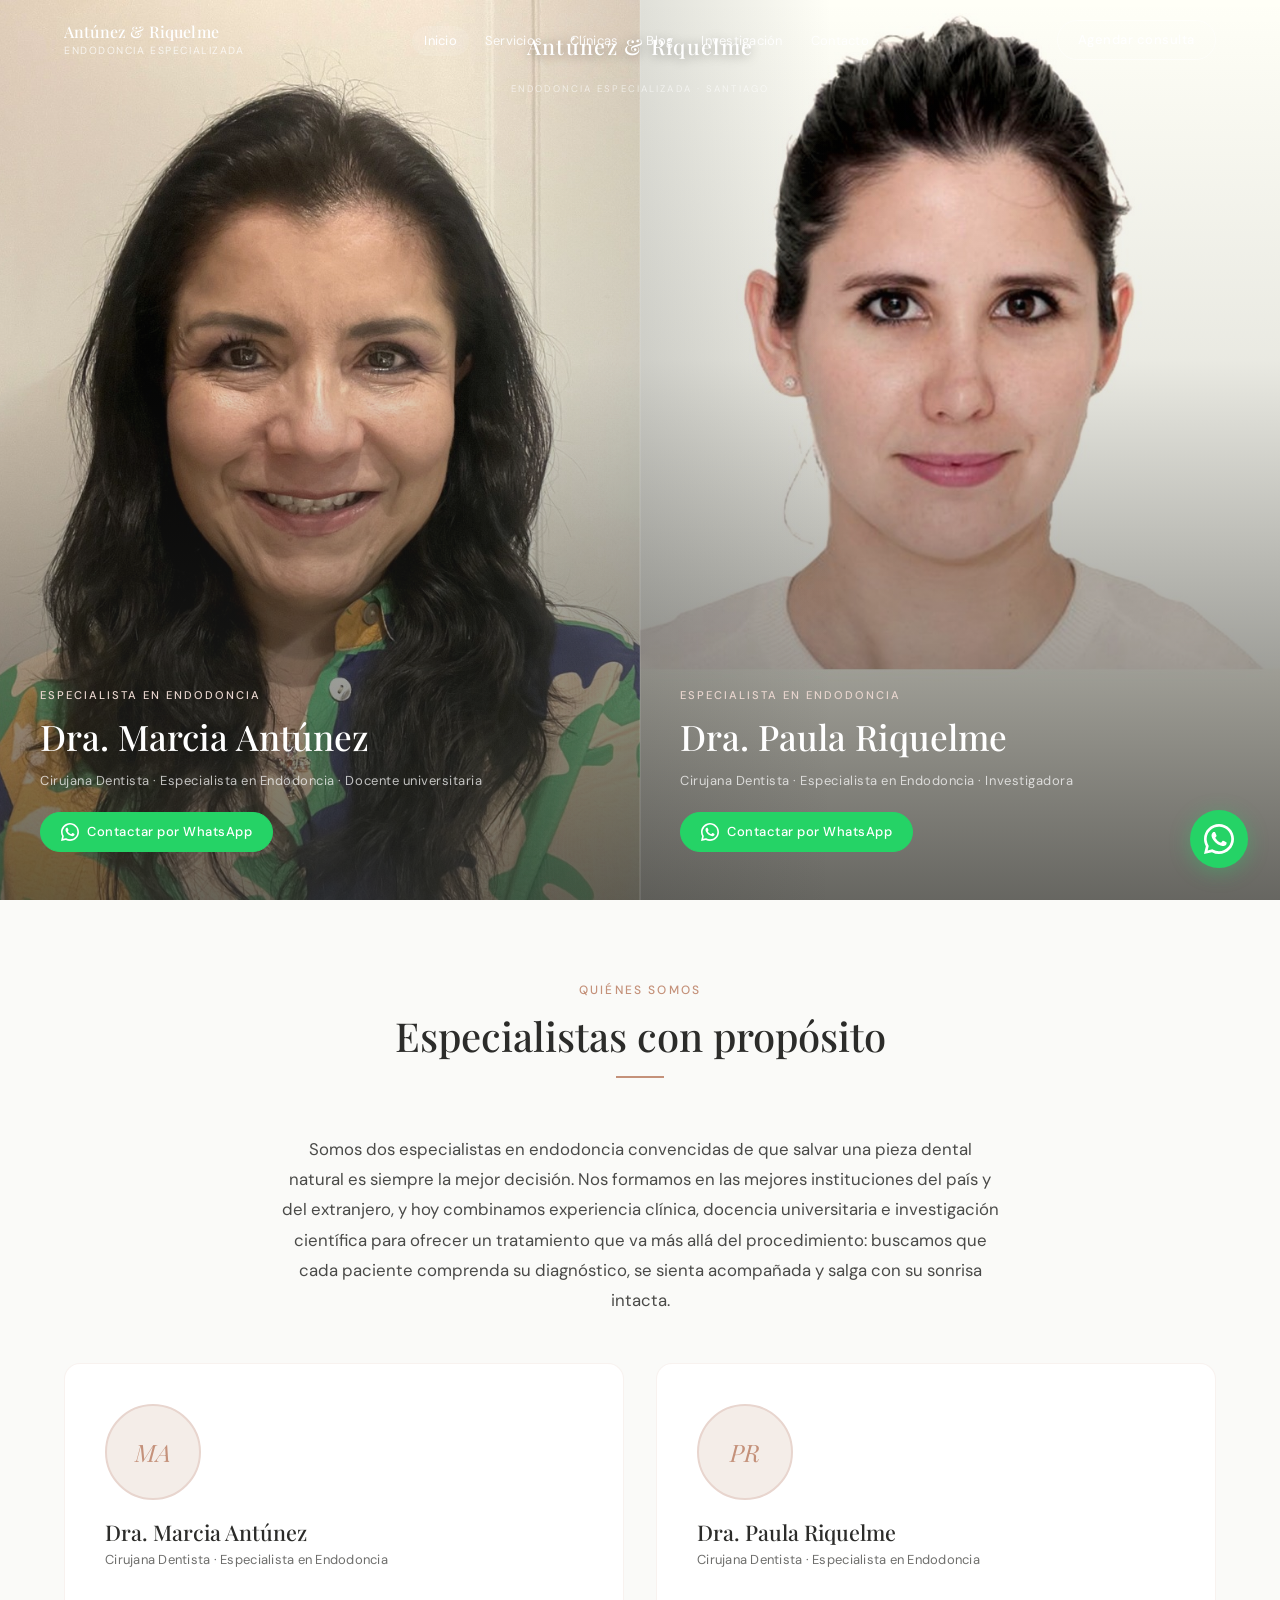
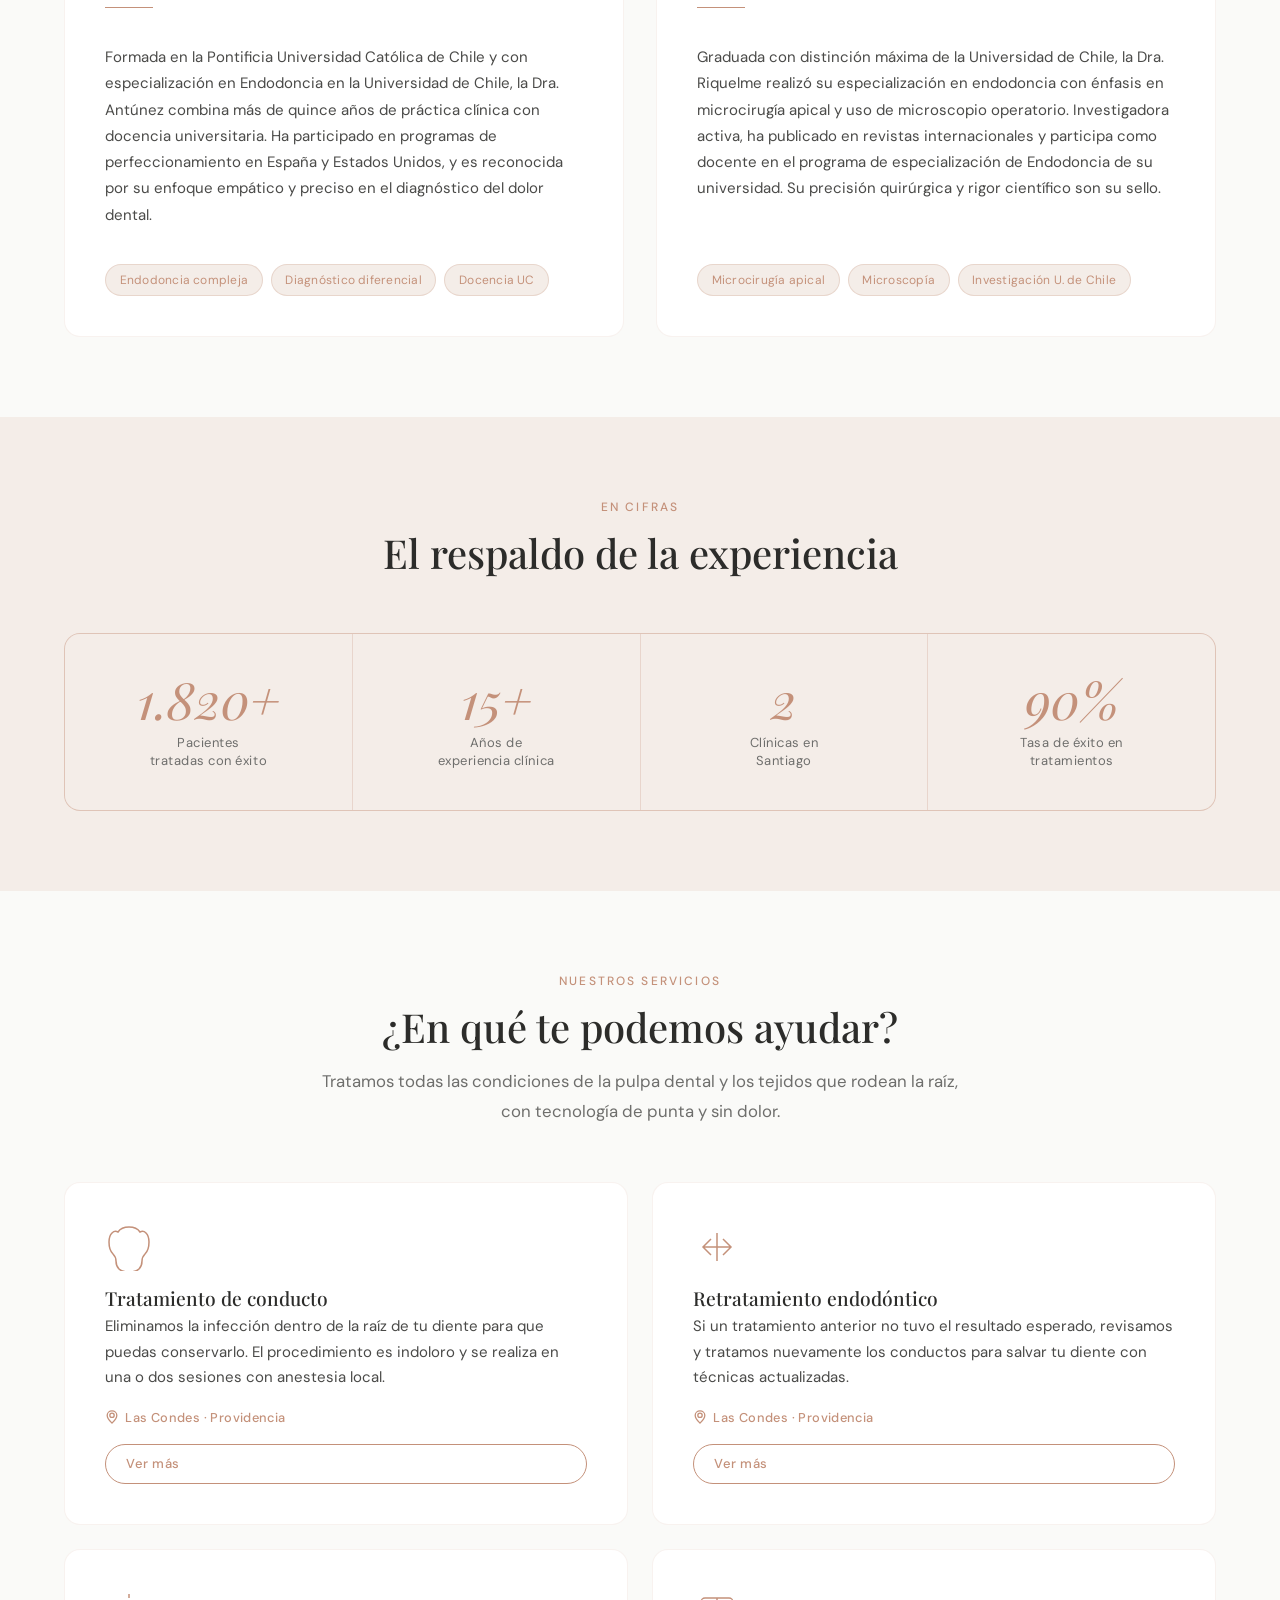
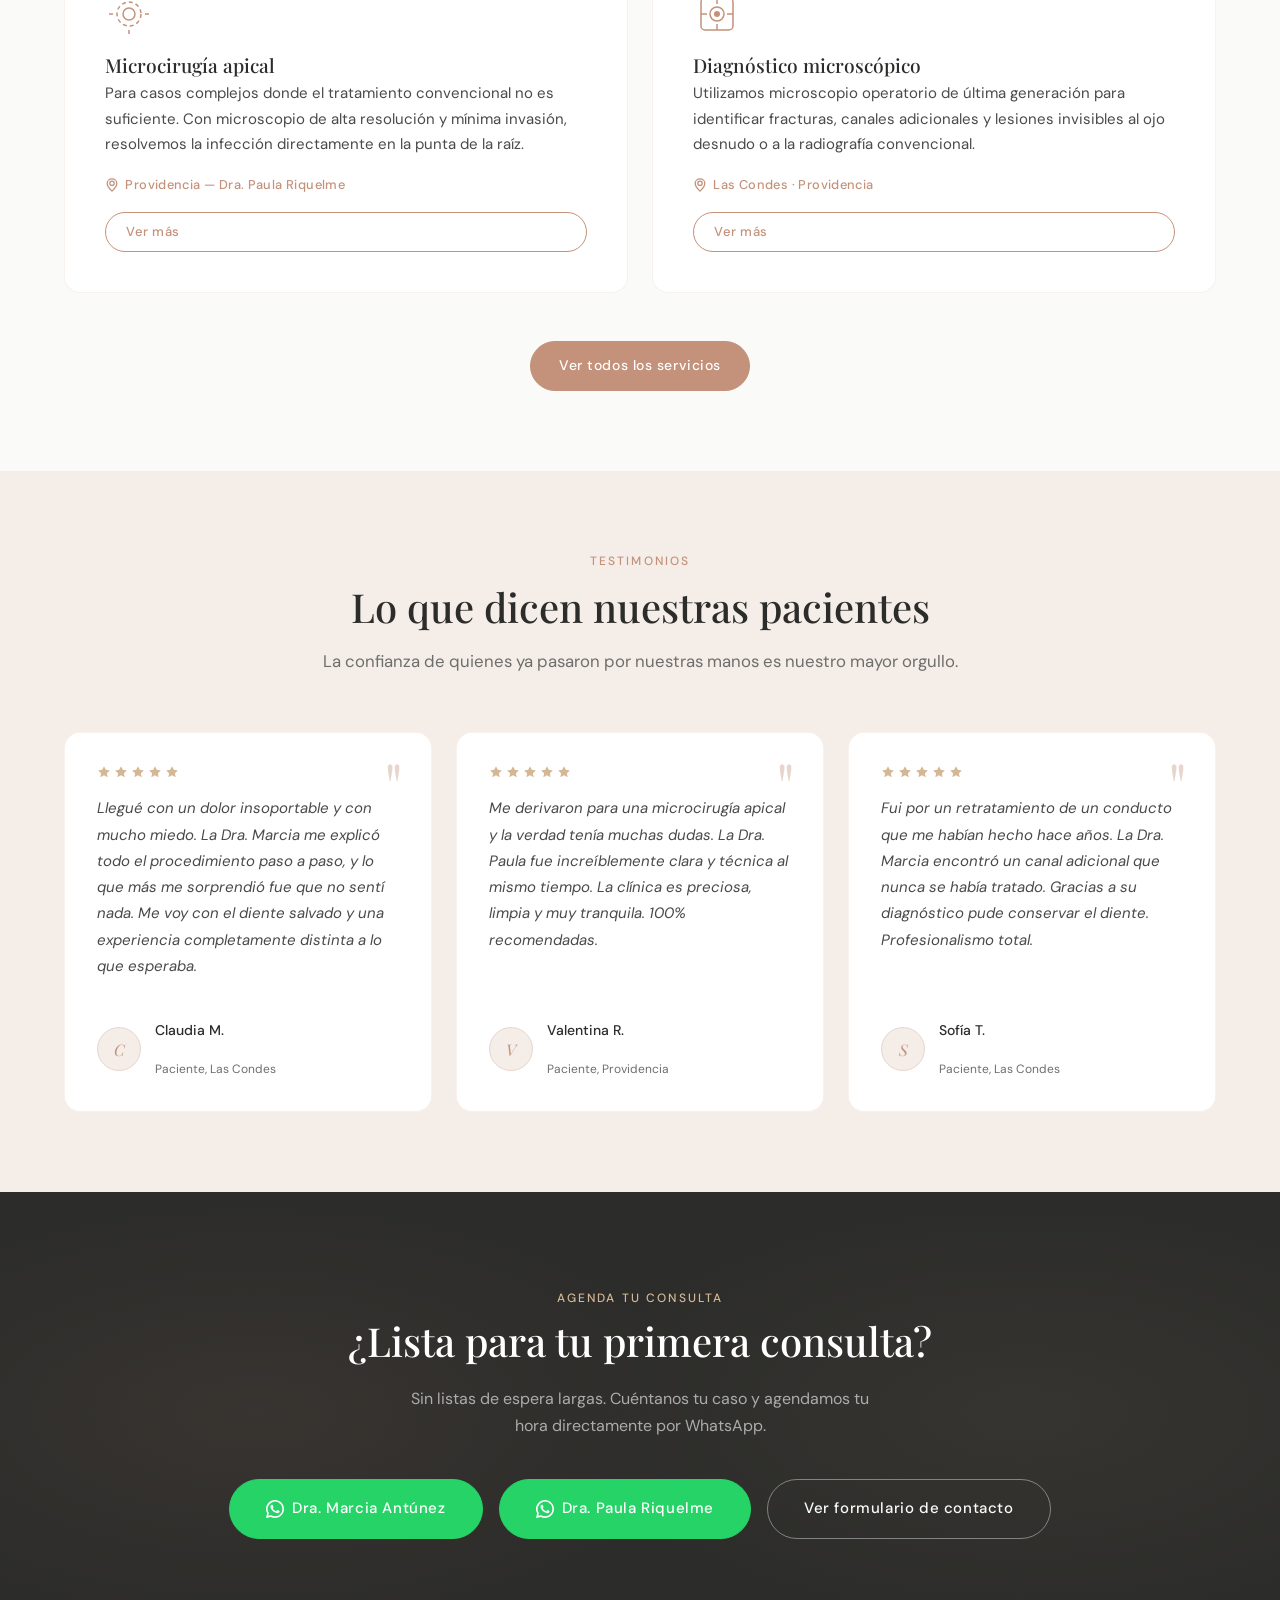
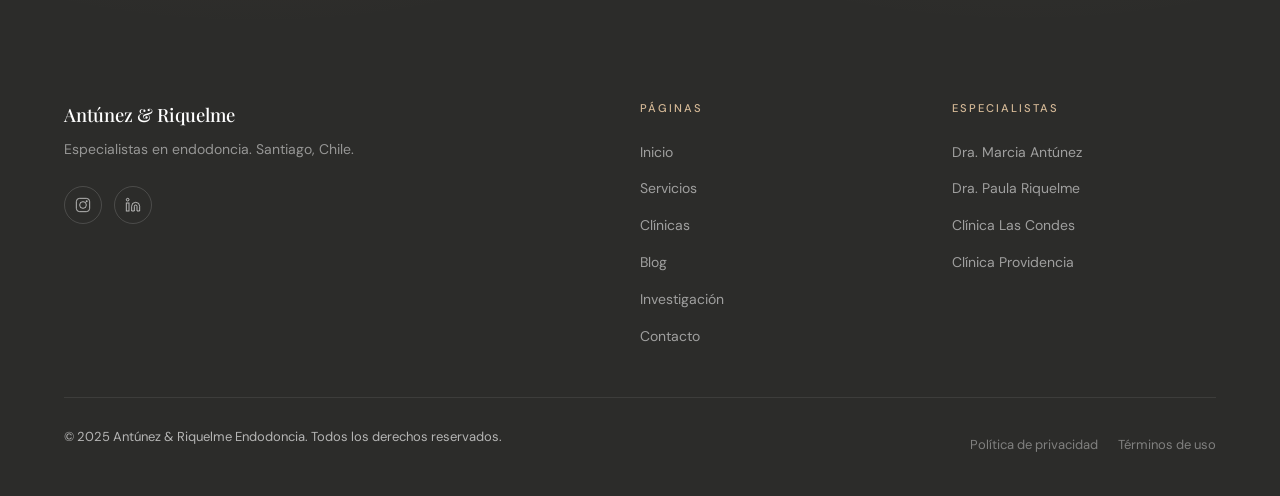
==== commit 14d16f54: "Agrega fotos de las doctoras" ====
--- a/index.html
+++ b/index.html
@@ -81,13 +81,7 @@
 
   <!-- Panel Dra. Marcia Antúnez -->
   <div class="hero__panel hero__panel--marcia">
-    <!-- Fondo: placeholder elegante con iniciales -->
-    <div class="hero__photo-placeholder" style="background: linear-gradient(135deg, #3a3330 0%, #2C2C2A 100%);" aria-hidden="true">
-      <div class="hero__initials">MA</div>
-    </div>
-    <!-- Cuando se disponga de la foto real, reemplazar por:
-    <img src="img/marcia-antunez.jpg" alt="Dra. Marcia Antúnez" class="hero__bg" loading="eager" fetchpriority="high" />
-    -->
+    <img src="marcia-antunez.jpg" alt="Dra. Marcia Antúnez" class="hero__bg" loading="eager" fetchpriority="high" />
 
     <div class="hero__content">
       <span class="hero__eyebrow">Especialista en Endodoncia</span>
@@ -109,10 +103,7 @@
 
   <!-- Panel Dra. Paula Riquelme -->
   <div class="hero__panel hero__panel--paula">
-    <div class="hero__photo-placeholder" style="background: linear-gradient(135deg, #2C2C2A 0%, #383330 100%);" aria-hidden="true">
-      <div class="hero__initials">PR</div>
-    </div>
-    <!-- Foto real: <img src="img/paula-riquelme.jpg" alt="Dra. Paula Riquelme" class="hero__bg" loading="eager" /> -->
+    <img src="paula-riquelme.jpg" alt="Dra. Paula Riquelme" class="hero__bg" loading="eager" />
 
     <div class="hero__content">
       <span class="hero__eyebrow">Especialista en Endodoncia</span>
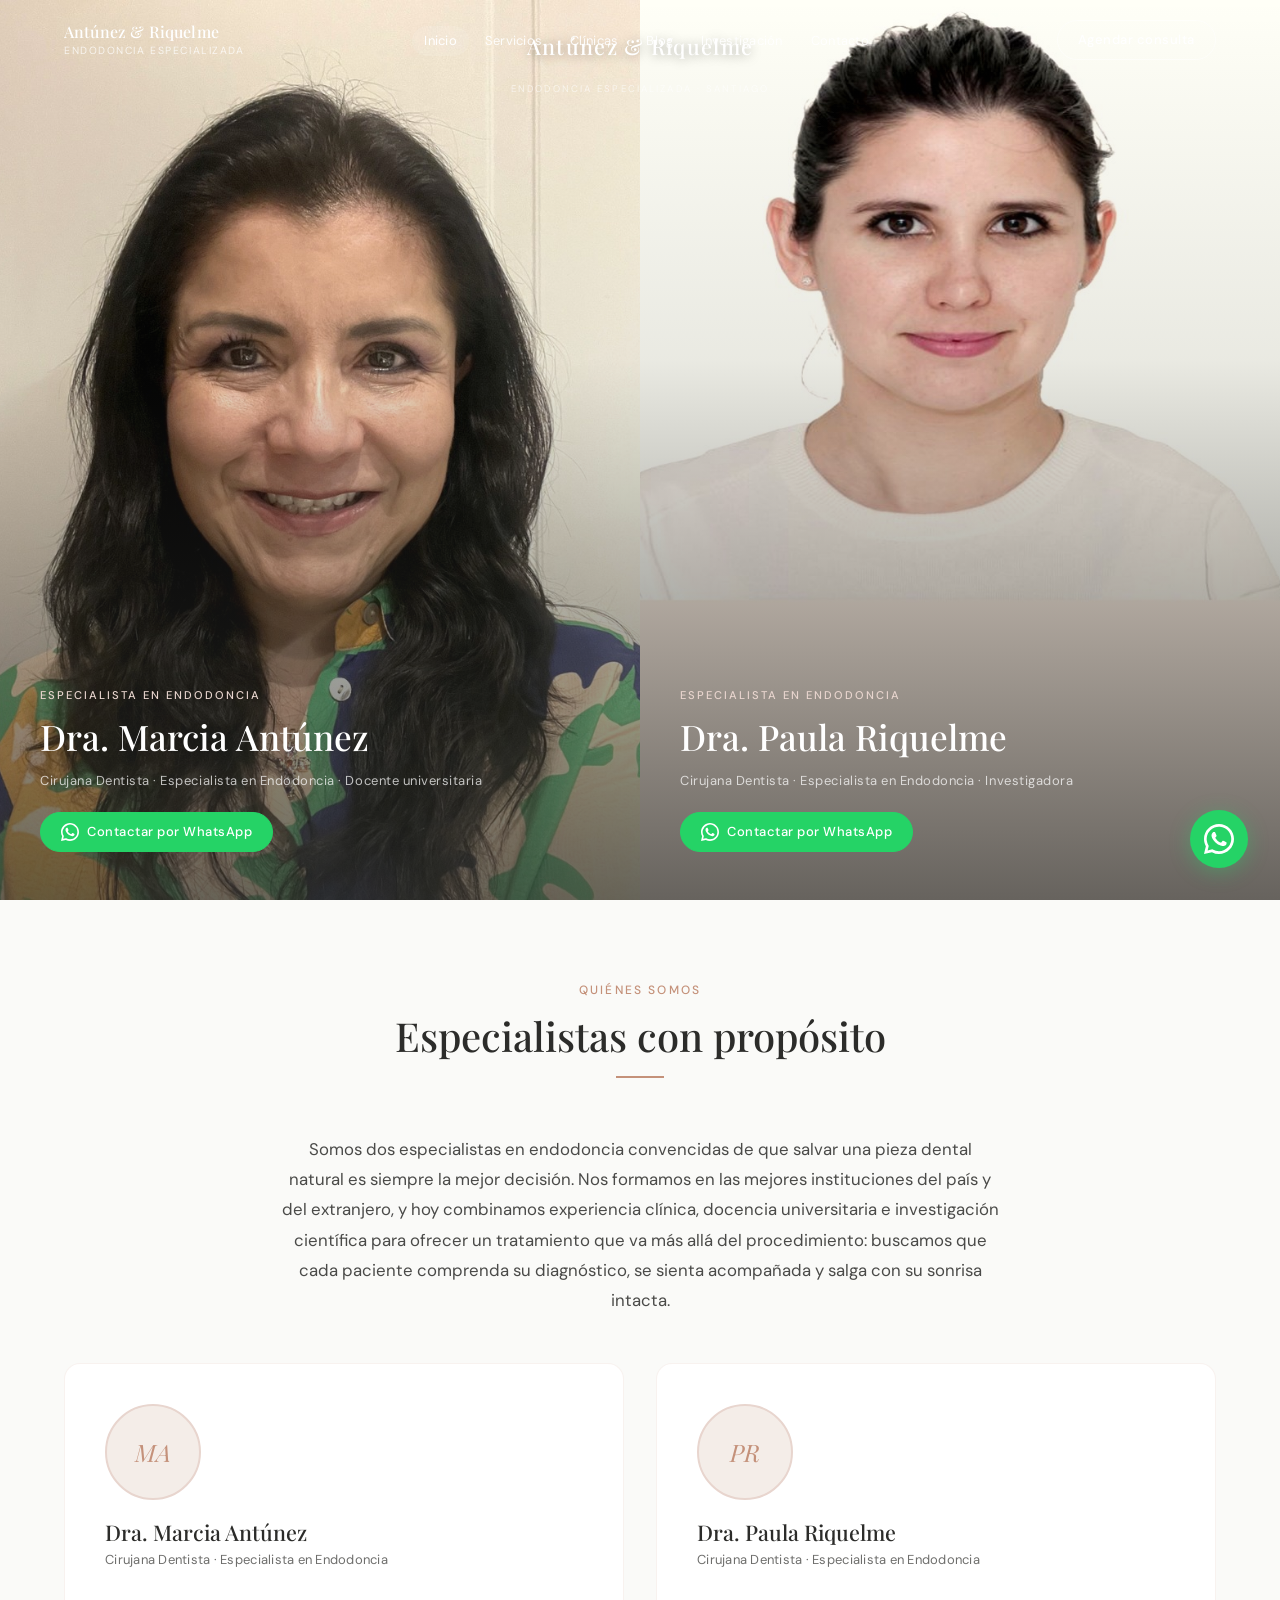
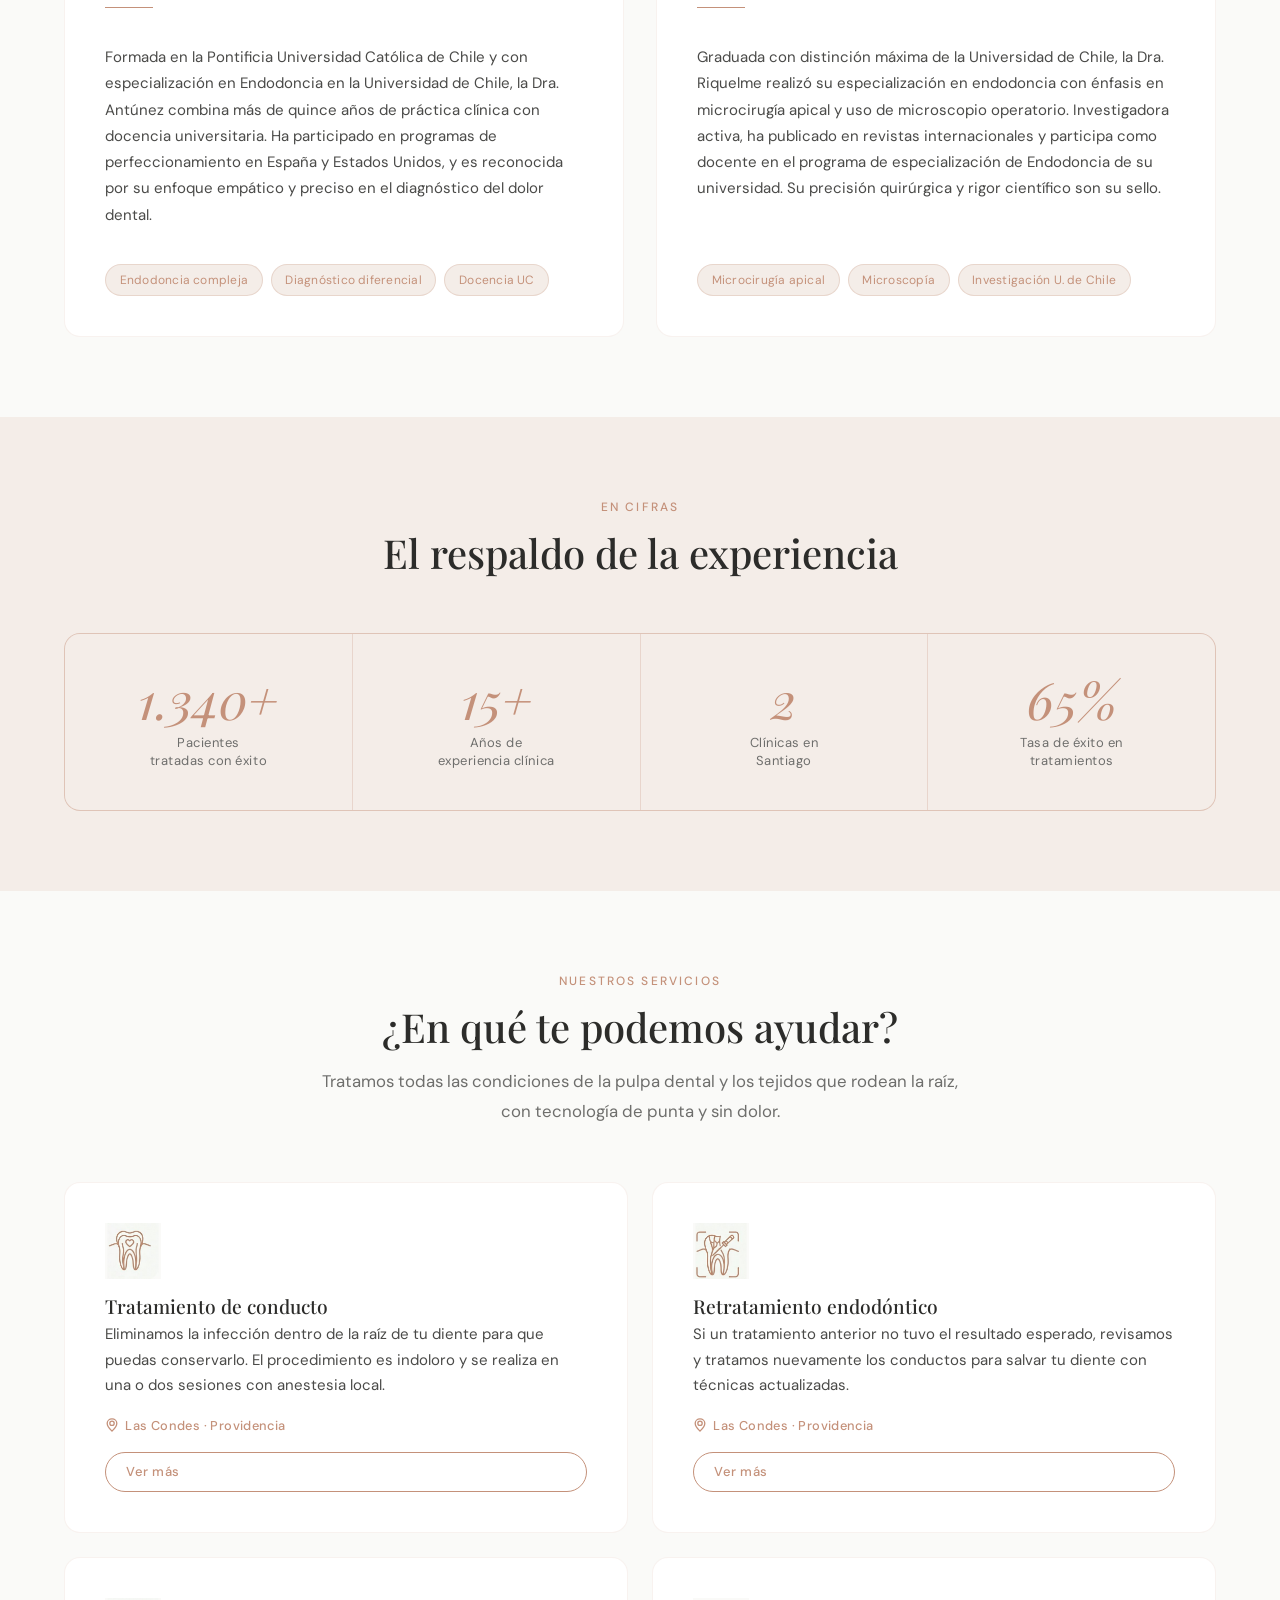
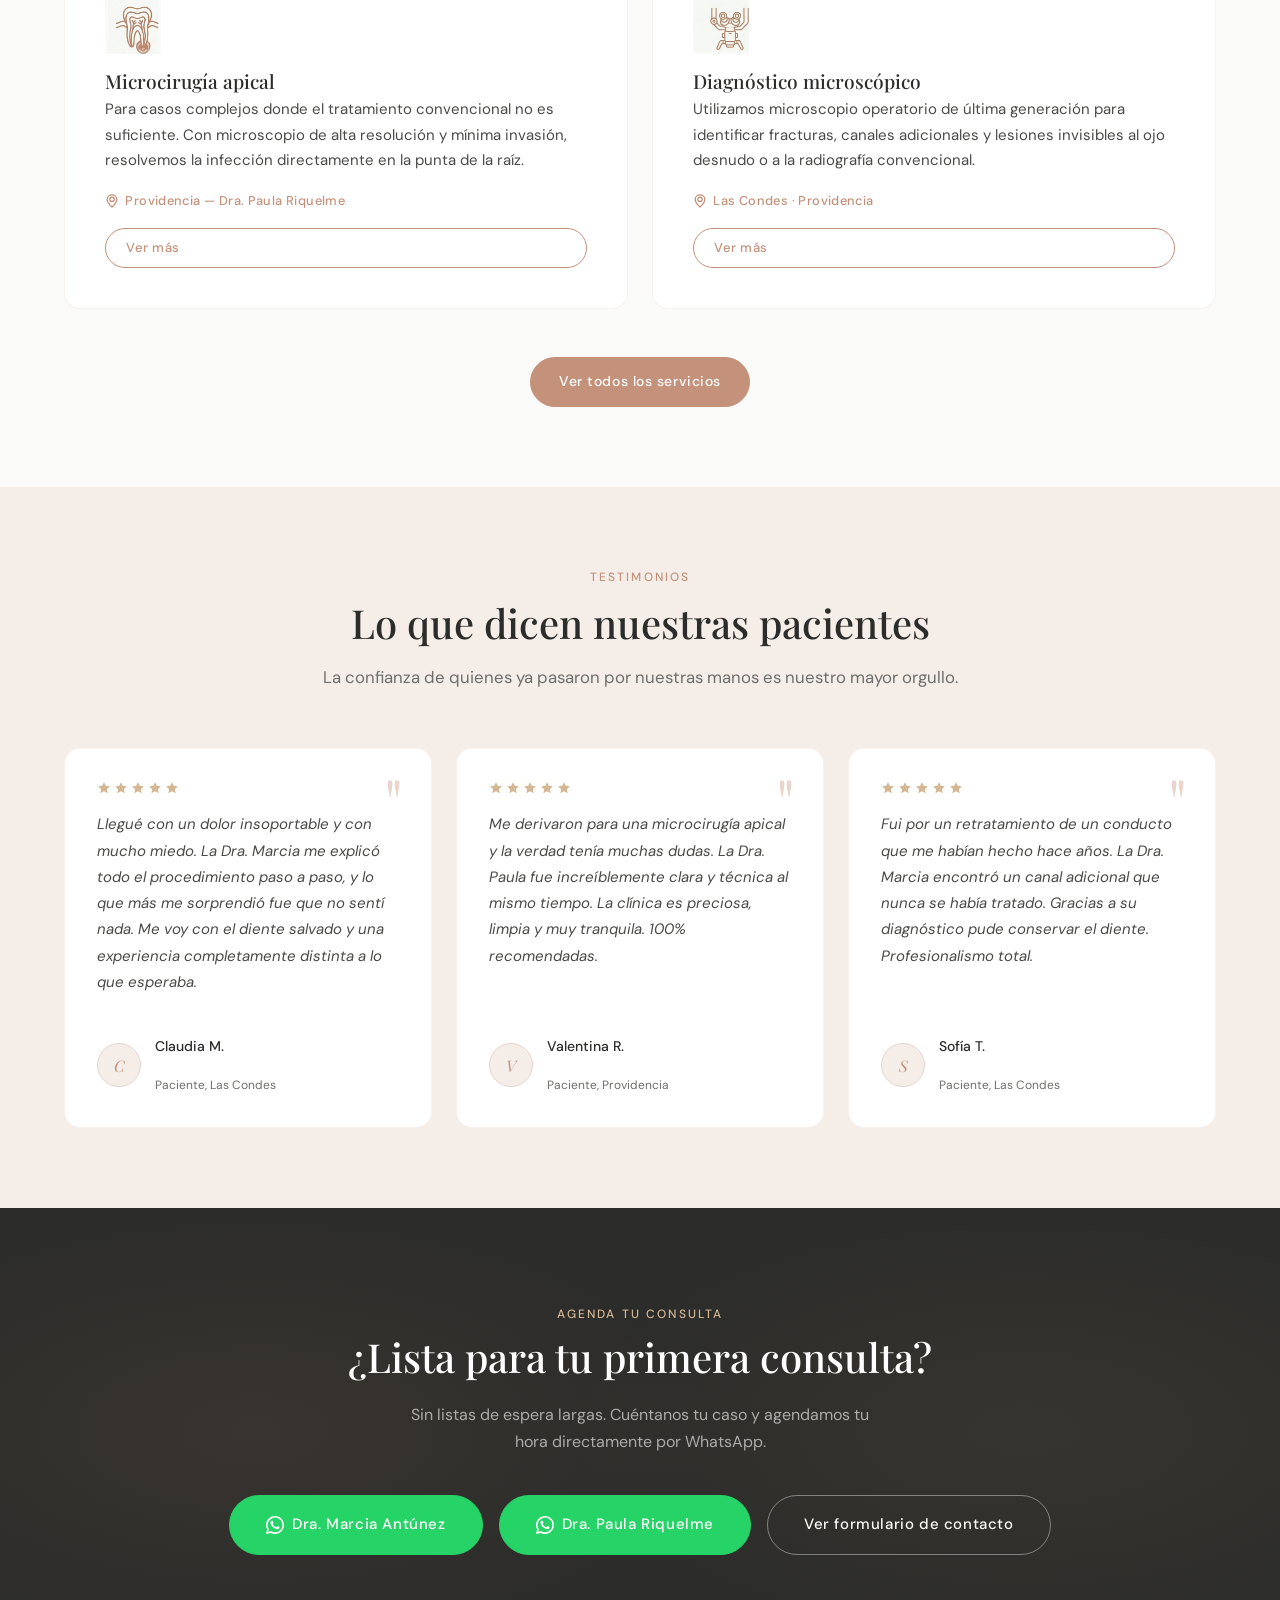
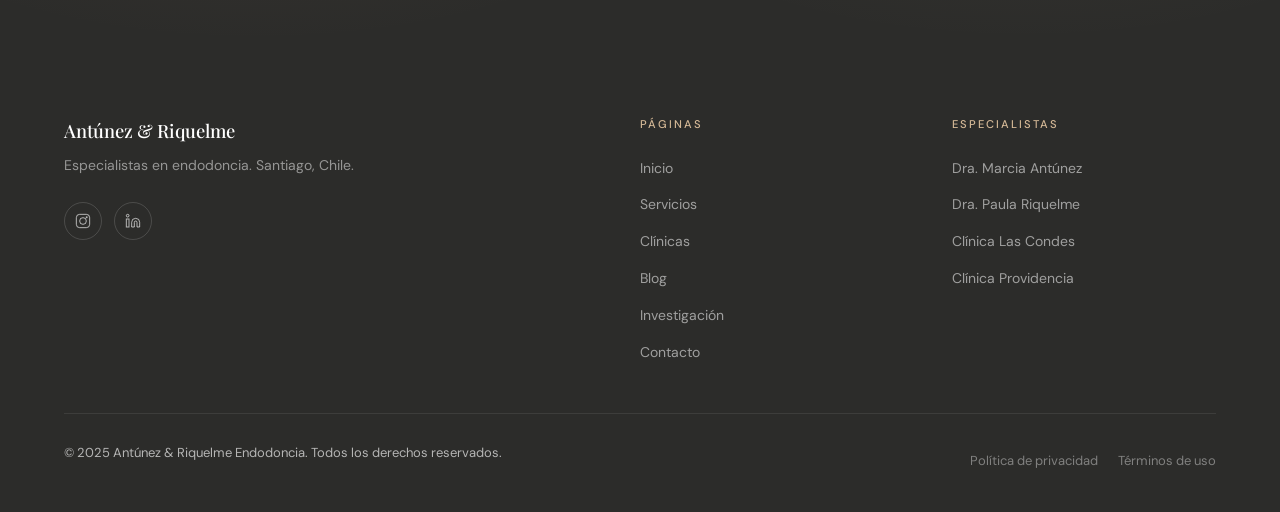
==== commit 5c616d62: "Actualiza íconos en index y servicios" ====
--- a/index.html
+++ b/index.html
@@ -232,10 +232,7 @@
 
       <!-- Servicio 1 -->
       <article class="service-card reveal">
-        <!-- Ícono: diente outline -->
-        <svg class="service-card__icon" viewBox="0 0 48 48" aria-hidden="true">
-          <path d="M24 4c-5 0-9 2-11 5-2-1-4-1-6 1s-3 5-3 9c0 6 2 10 4 12s3 3 3 7c0 2 1 6 3 8s5 3 10 3 8-1 10-3 3-6 3-8c0-4 1-5 3-7s4-6 4-12c0-4-1-7-3-9s-4-2-6-1C33 6 29 4 24 4z"/>
-        </svg>
+        <img src="icon-conducto.png" alt="" aria-hidden="true" style="width:56px;height:56px;object-fit:contain;">
         <div>
           <h3 class="service-card__name">Tratamiento de conducto</h3>
           <p class="service-card__desc">Eliminamos la infección dentro de la raíz de tu diente para que puedas conservarlo. El procedimiento es indoloro y se realiza en una o dos sesiones con anestesia local.</p>
@@ -249,9 +246,7 @@
 
       <!-- Servicio 2 -->
       <article class="service-card reveal reveal--delay-1">
-        <svg class="service-card__icon" viewBox="0 0 48 48" aria-hidden="true">
-          <path d="M10 24h28M24 10v28M18 16l-8 8 8 8M30 16l8 8-8 8"/>
-        </svg>
+        <img src="icon-retratamiento.png" alt="" aria-hidden="true" style="width:56px;height:56px;object-fit:contain;">
         <div>
           <h3 class="service-card__name">Retratamiento endodóntico</h3>
           <p class="service-card__desc">Si un tratamiento anterior no tuvo el resultado esperado, revisamos y tratamos nuevamente los conductos para salvar tu diente con técnicas actualizadas.</p>
@@ -265,14 +260,7 @@
 
       <!-- Servicio 3 -->
       <article class="service-card reveal reveal--delay-2">
-        <svg class="service-card__icon" viewBox="0 0 48 48" aria-hidden="true">
-          <circle cx="24" cy="24" r="6"/>
-          <circle cx="24" cy="24" r="12" stroke-dasharray="4 3"/>
-          <line x1="24" y1="8" x2="24" y2="4"/>
-          <line x1="24" y1="44" x2="24" y2="40"/>
-          <line x1="8" y1="24" x2="4" y2="24"/>
-          <line x1="44" y1="24" x2="40" y2="24"/>
-        </svg>
+        <img src="icon-microcirugia.png" alt="" aria-hidden="true" style="width:56px;height:56px;object-fit:contain;">
         <div>
           <h3 class="service-card__name">Microcirugía apical</h3>
           <p class="service-card__desc">Para casos complejos donde el tratamiento convencional no es suficiente. Con microscopio de alta resolución y mínima invasión, resolvemos la infección directamente en la punta de la raíz.</p>
@@ -286,15 +274,7 @@
 
       <!-- Servicio 4 -->
       <article class="service-card reveal reveal--delay-3">
-        <svg class="service-card__icon" viewBox="0 0 48 48" aria-hidden="true">
-          <rect x="8" y="8" width="32" height="32" rx="4"/>
-          <circle cx="24" cy="24" r="7"/>
-          <circle cx="24" cy="24" r="3" fill="currentColor" stroke="none" style="fill:var(--accent)"/>
-          <line x1="24" y1="8" x2="24" y2="14"/>
-          <line x1="24" y1="34" x2="24" y2="40"/>
-          <line x1="8" y1="24" x2="14" y2="24"/>
-          <line x1="34" y1="24" x2="40" y2="24"/>
-        </svg>
+        <img src="icon-diagnostico.png" alt="" aria-hidden="true" style="width:56px;height:56px;object-fit:contain;">
         <div>
           <h3 class="service-card__name">Diagnóstico microscópico</h3>
           <p class="service-card__desc">Utilizamos microscopio operatorio de última generación para identificar fracturas, canales adicionales y lesiones invisibles al ojo desnudo o a la radiografía convencional.</p>
--- a/styles.css
+++ b/styles.css
@@ -470,14 +470,21 @@
   min-height: 100dvh;
   display: grid;
   grid-template-columns: 1fr 1fr;
+  gap: 0;
   position: relative;
   overflow: hidden;
+  background: #D9CFC6;
 }
 
 .hero__panel {
   position: relative;
   overflow: hidden;
   min-height: 100dvh;
+  background: #D9CFC6;
+}
+
+.hero__panel--paula {
+  background: #EDE8E2;
 }
 
 .hero__panel::after {
@@ -493,29 +500,9 @@
   z-index: 1;
 }
 
-.hero__panel--marcia::before {
-  content: '';
-  position: absolute;
-  inset: 0;
-  background: linear-gradient(
-    to right,
-    transparent 70%,
-    rgba(44,44,42,0.15) 100%
-  );
-  z-index: 2;
-}
-
-.hero__panel--paula::before {
-  content: '';
-  position: absolute;
-  inset: 0;
-  background: linear-gradient(
-    to left,
-    transparent 70%,
-    rgba(44,44,42,0.15) 100%
-  );
-  z-index: 2;
-}
+
+
+
 
 .hero__bg {
   position: absolute;
@@ -571,15 +558,7 @@
 
 /* Línea divisoria central */
 .hero__divider {
-  position: absolute;
-  top: 0;
-  bottom: 0;
-  left: 50%;
-  transform: translateX(-50%);
-  width: 1px;
-  background: rgba(255,255,255,0.2);
-  z-index: 10;
-  pointer-events: none;
+  display: none;
 }
 
 /* Logo central sobre el hero */
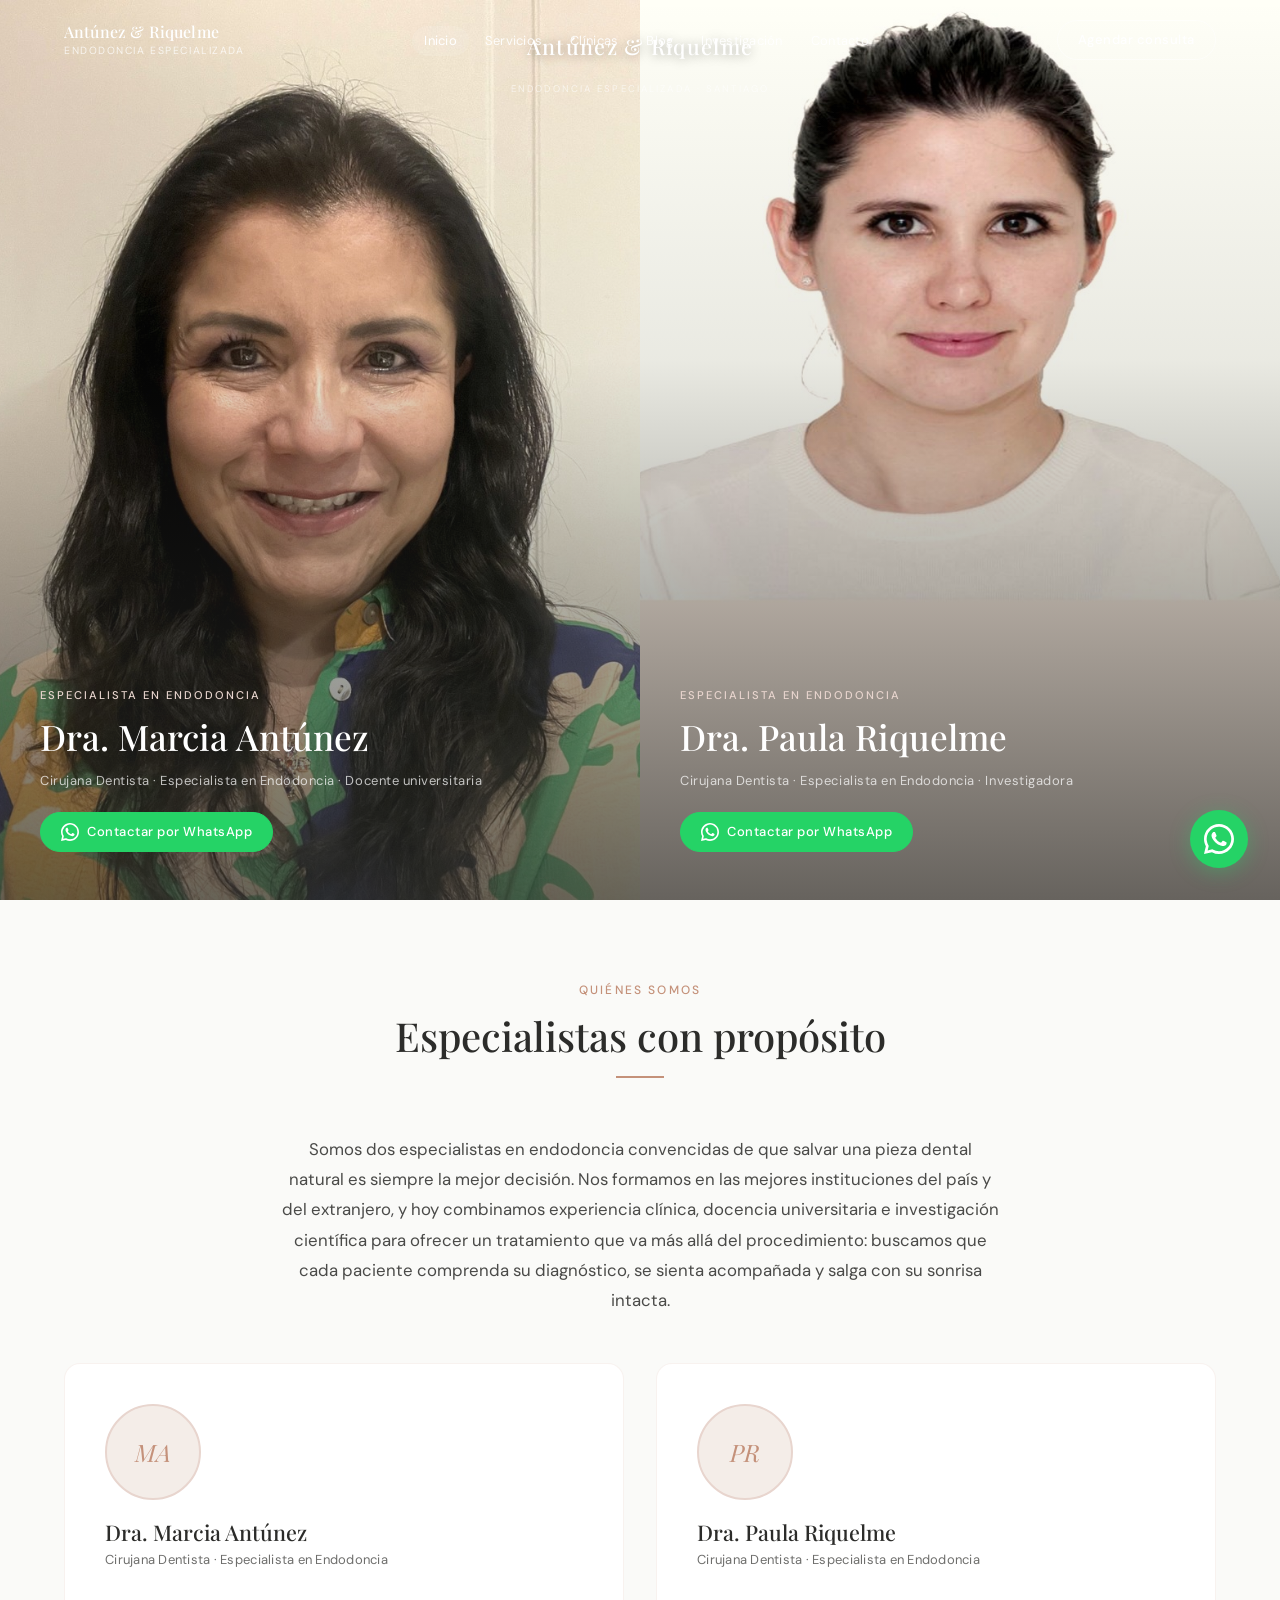
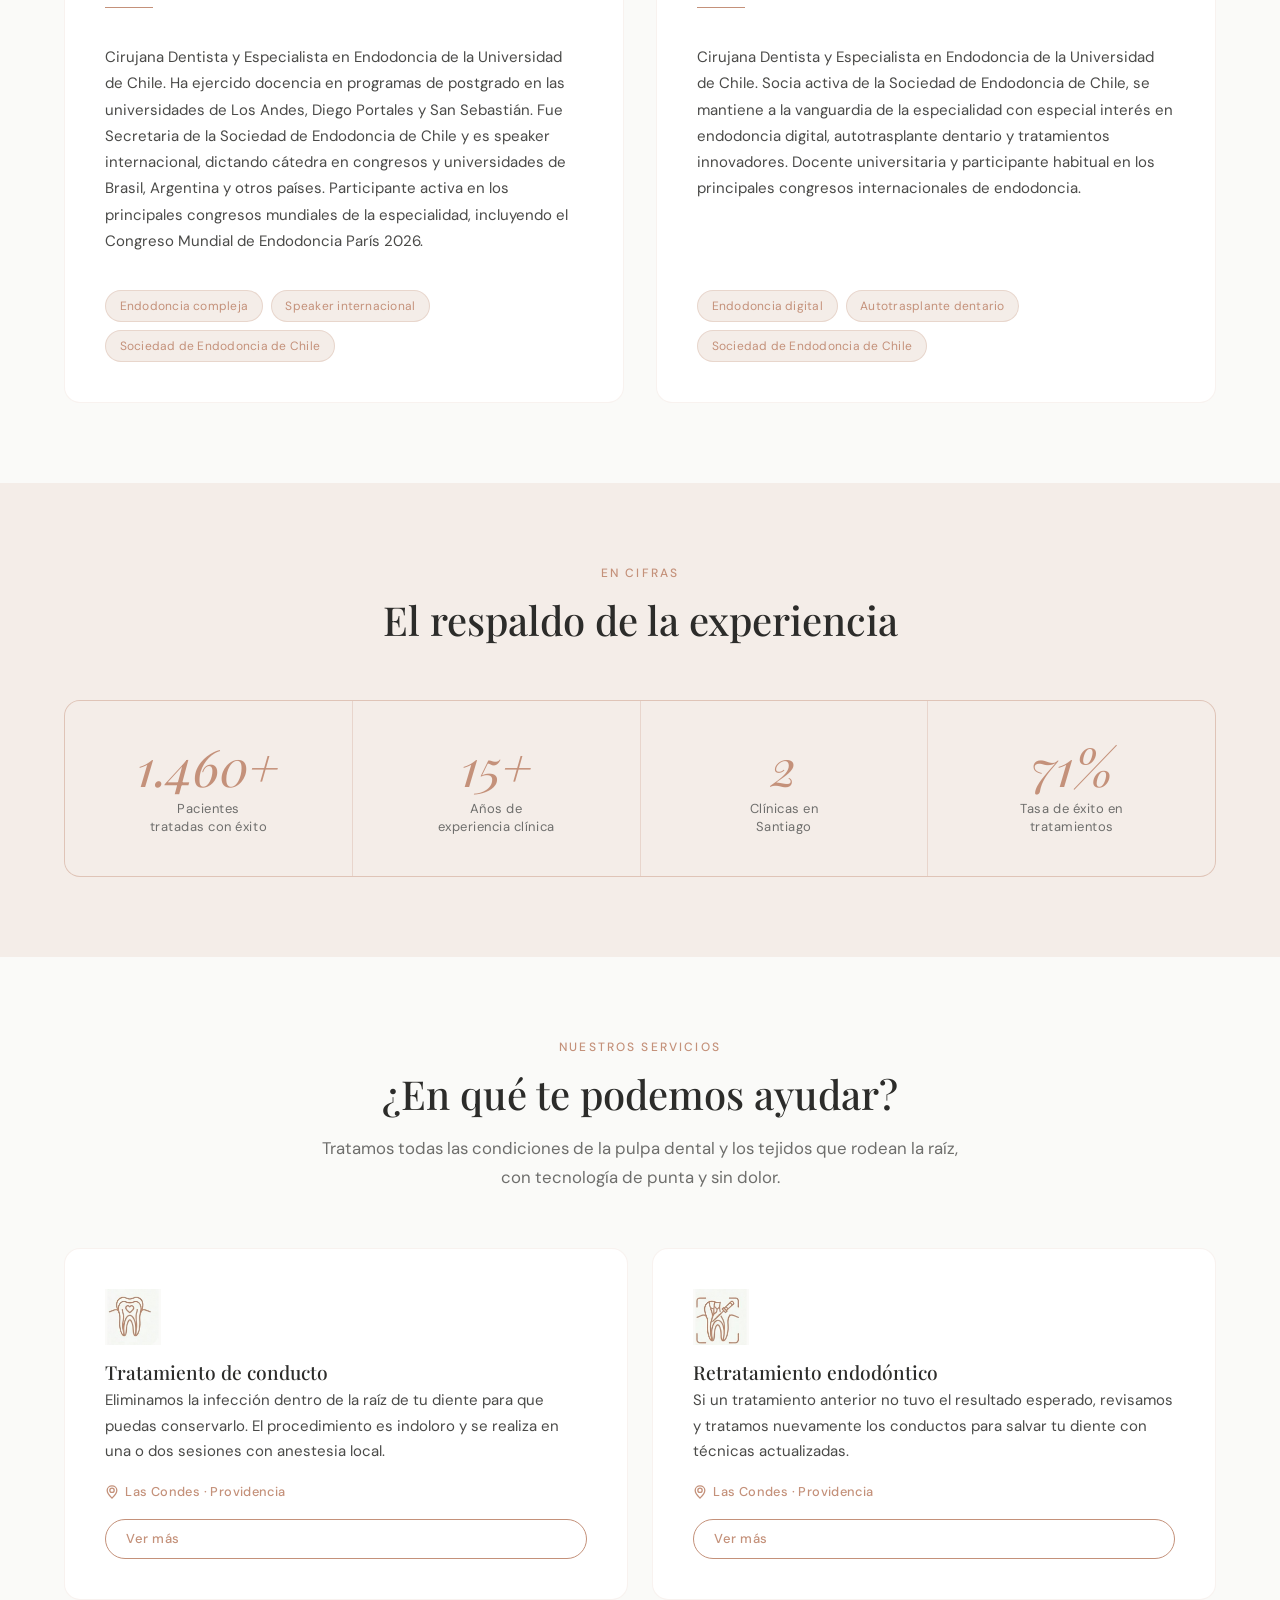
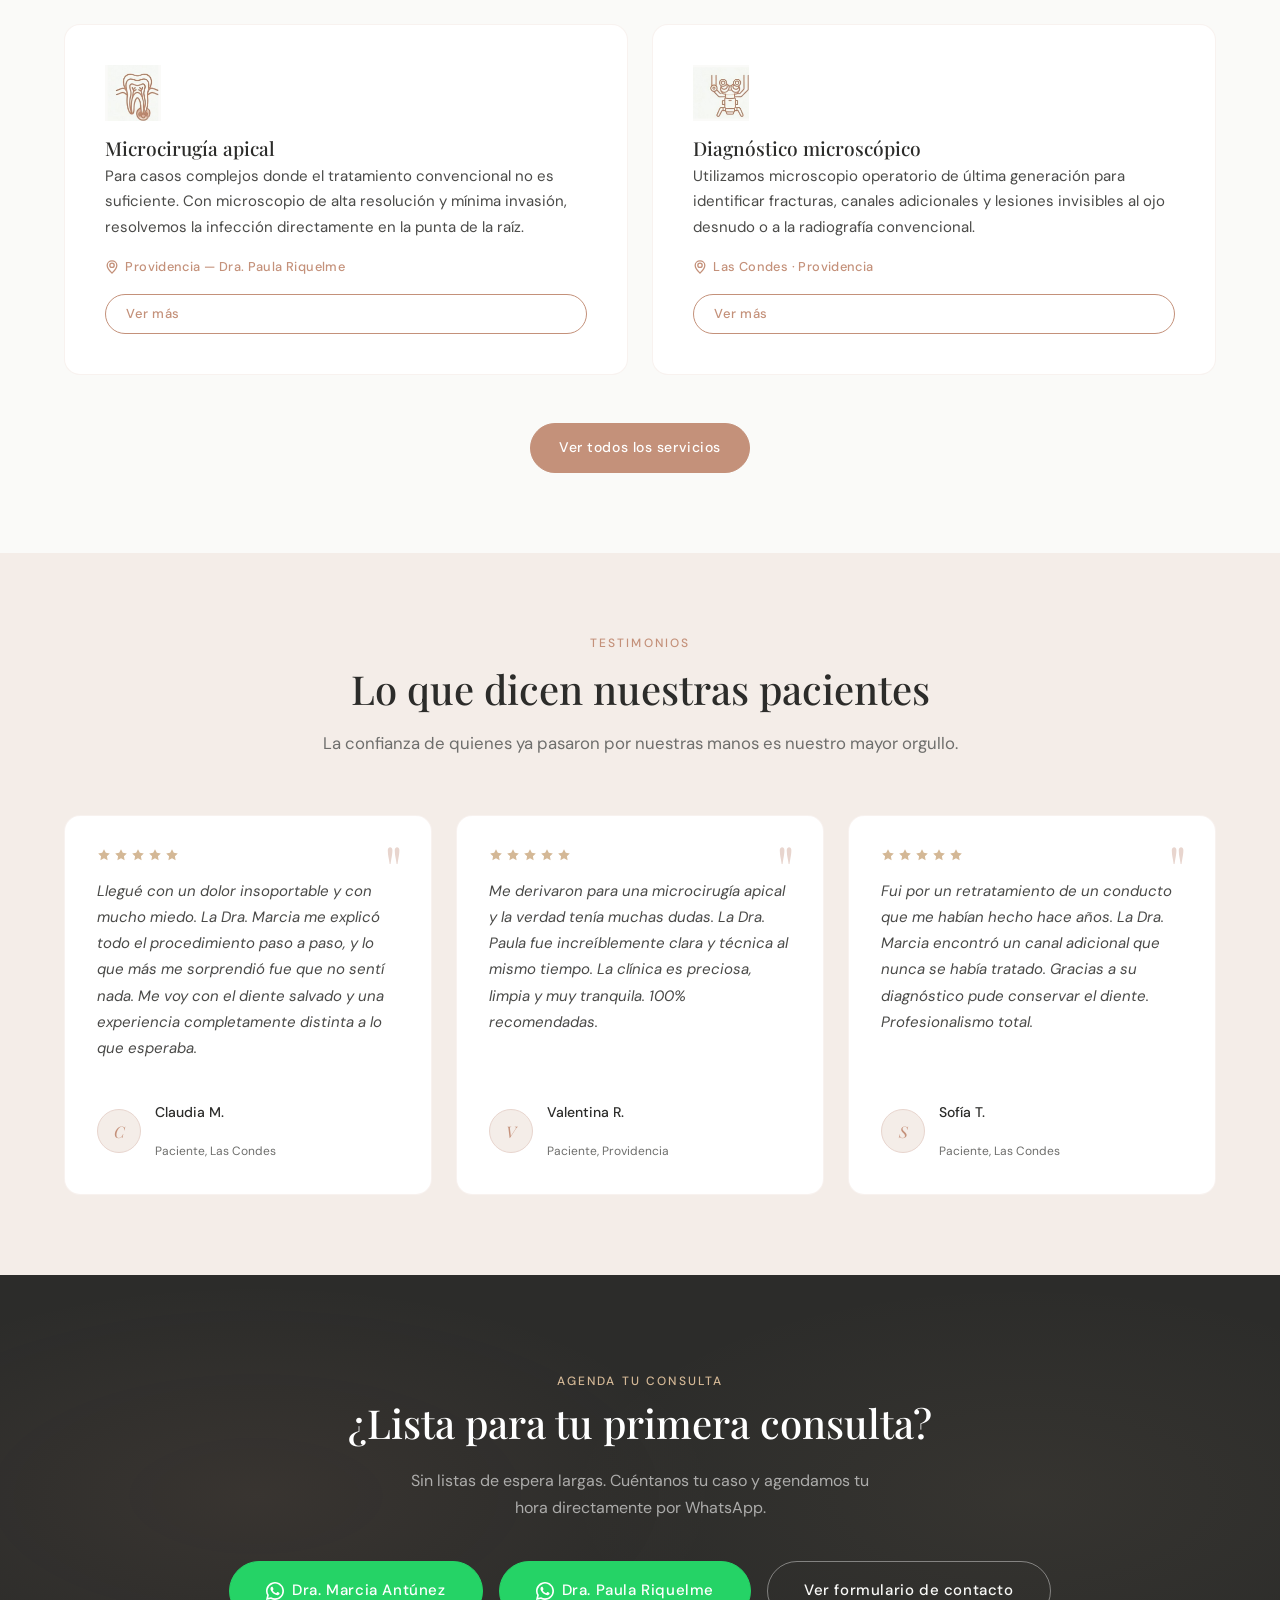
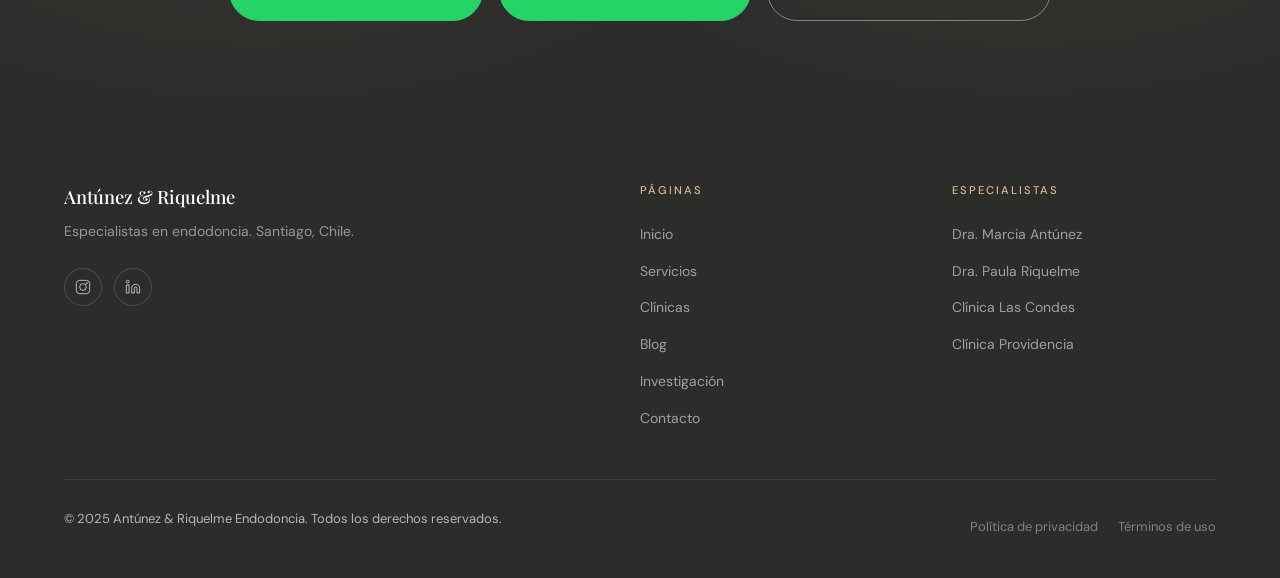
==== commit 60e48d69: "Actualiza bios reales de las doctoras" ====
--- a/index.html
+++ b/index.html
@@ -9,8 +9,8 @@
   <meta property="og:title" content="Antúnez &amp; Riquelme | Endodoncia Especializada" />
   <meta property="og:description" content="Especialistas en endodoncia en Santiago de Chile. Tecnología de punta, atención personalizada." />
   <meta property="og:type" content="website" />
-  <meta property="og:url" content="https://antunezriquelme.cl/" />
-  <link rel="canonical" href="https://antunezriquelme.cl/" />
+  <meta property="og:url" content="https://endoexperts.cl/" />
+  <link rel="canonical" href="https://endoexperts.cl/" />
   <link rel="stylesheet" href="styles.css" />
   <link rel="preconnect" href="https://fonts.googleapis.com" />
   <link rel="preconnect" href="https://fonts.gstatic.com" crossorigin />
@@ -151,12 +151,12 @@
         </div>
         <div class="divider divider--left"></div>
         <p class="doctor-card__bio">
-          Formada en la Pontificia Universidad Católica de Chile y con especialización en Endodoncia en la Universidad de Chile, la Dra. Antúnez combina más de quince años de práctica clínica con docencia universitaria. Ha participado en programas de perfeccionamiento en España y Estados Unidos, y es reconocida por su enfoque empático y preciso en el diagnóstico del dolor dental.
+          Cirujana Dentista y Especialista en Endodoncia de la Universidad de Chile. Ha ejercido docencia en programas de postgrado en las universidades de Los Andes, Diego Portales y San Sebastián. Fue Secretaria de la Sociedad de Endodoncia de Chile y es speaker internacional, dictando cátedra en congresos y universidades de Brasil, Argentina y otros países. Participante activa en los principales congresos mundiales de la especialidad, incluyendo el Congreso Mundial de Endodoncia París 2026.
         </p>
         <div class="doctor-card__tags" aria-label="Áreas de especialidad">
           <span class="tag">Endodoncia compleja</span>
-          <span class="tag">Diagnóstico diferencial</span>
-          <span class="tag">Docencia UC</span>
+          <span class="tag">Speaker internacional</span>
+          <span class="tag">Sociedad de Endodoncia de Chile</span>
         </div>
       </article>
 
@@ -169,12 +169,12 @@
         </div>
         <div class="divider divider--left"></div>
         <p class="doctor-card__bio">
-          Graduada con distinción máxima de la Universidad de Chile, la Dra. Riquelme realizó su especialización en endodoncia con énfasis en microcirugía apical y uso de microscopio operatorio. Investigadora activa, ha publicado en revistas internacionales y participa como docente en el programa de especialización de Endodoncia de su universidad. Su precisión quirúrgica y rigor científico son su sello.
+          Cirujana Dentista y Especialista en Endodoncia de la Universidad de Chile. Socia activa de la Sociedad de Endodoncia de Chile, se mantiene a la vanguardia de la especialidad con especial interés en endodoncia digital, autotrasplante dentario y tratamientos innovadores. Docente universitaria y participante habitual en los principales congresos internacionales de endodoncia.
         </p>
         <div class="doctor-card__tags" aria-label="Áreas de especialidad">
-          <span class="tag">Microcirugía apical</span>
-          <span class="tag">Microscopía</span>
-          <span class="tag">Investigación U. de Chile</span>
+          <span class="tag">Endodoncia digital</span>
+          <span class="tag">Autotrasplante dentario</span>
+          <span class="tag">Sociedad de Endodoncia de Chile</span>
         </div>
       </article>
 
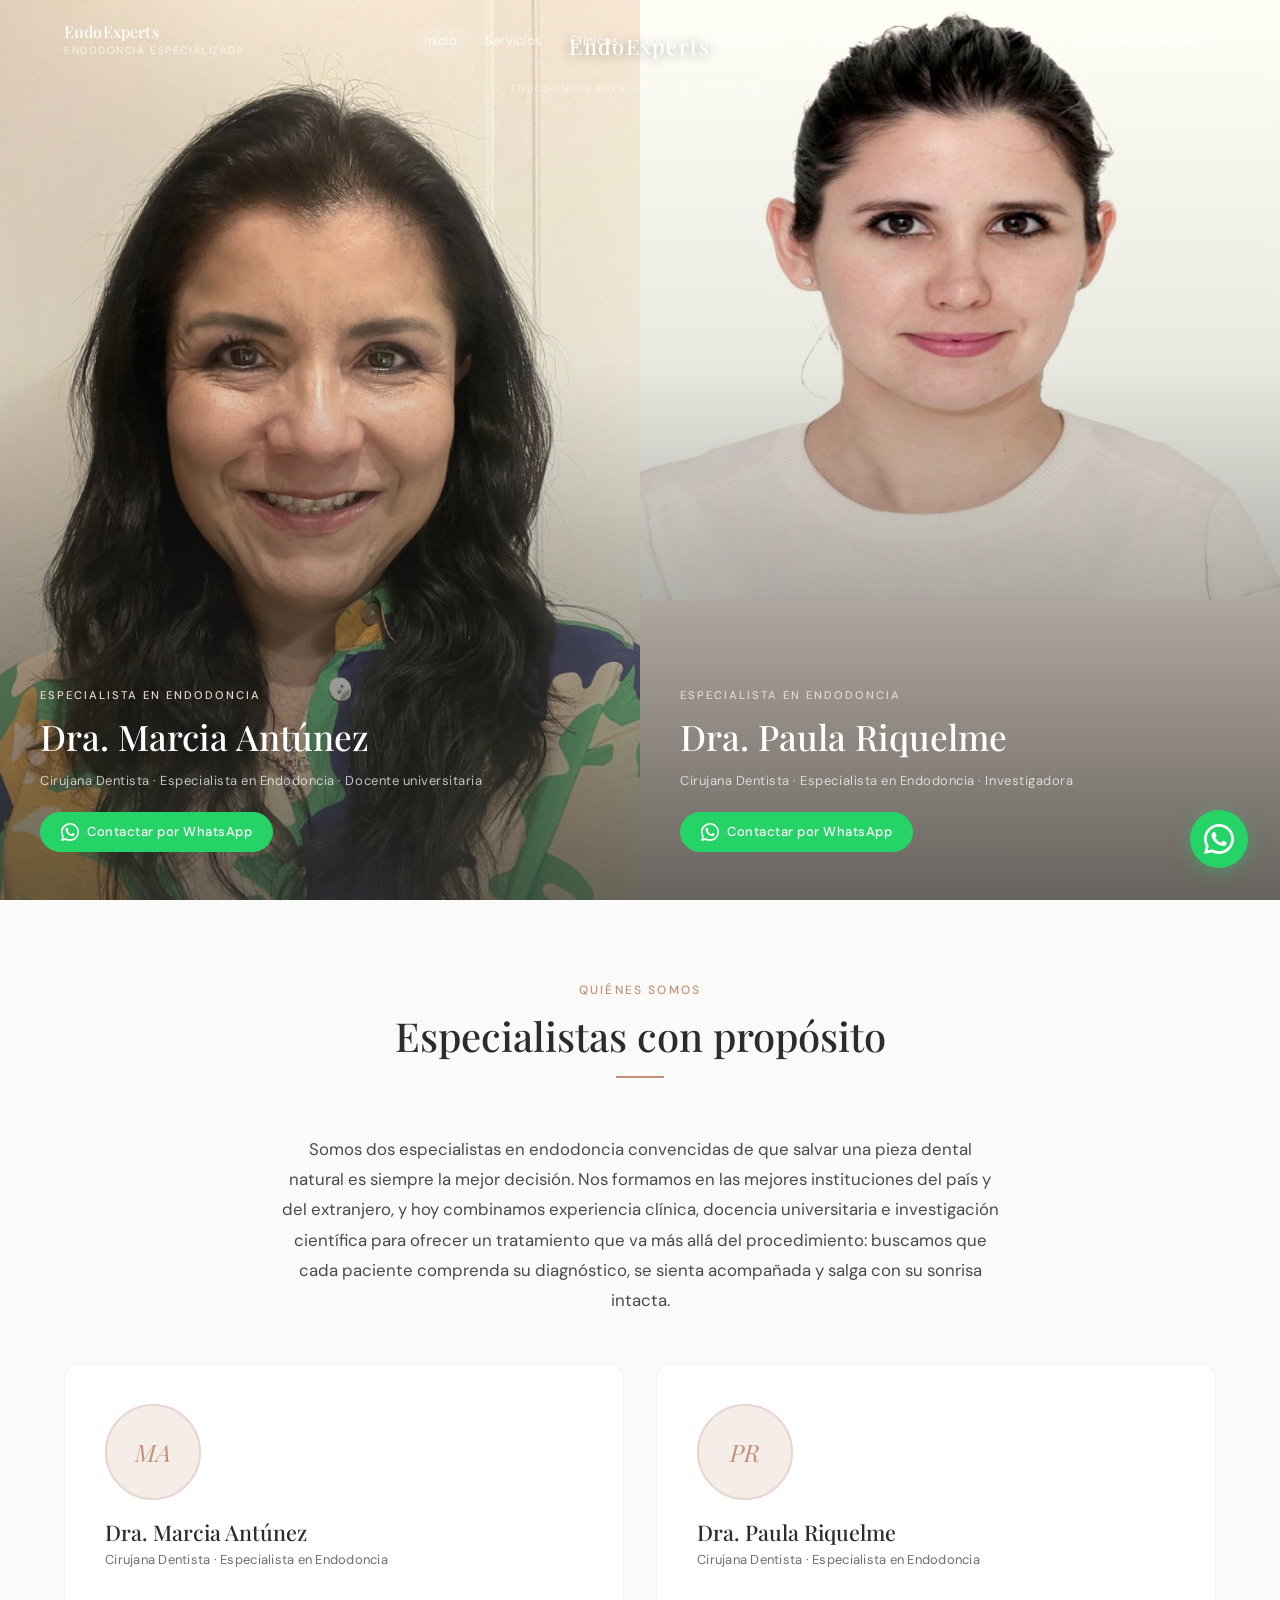
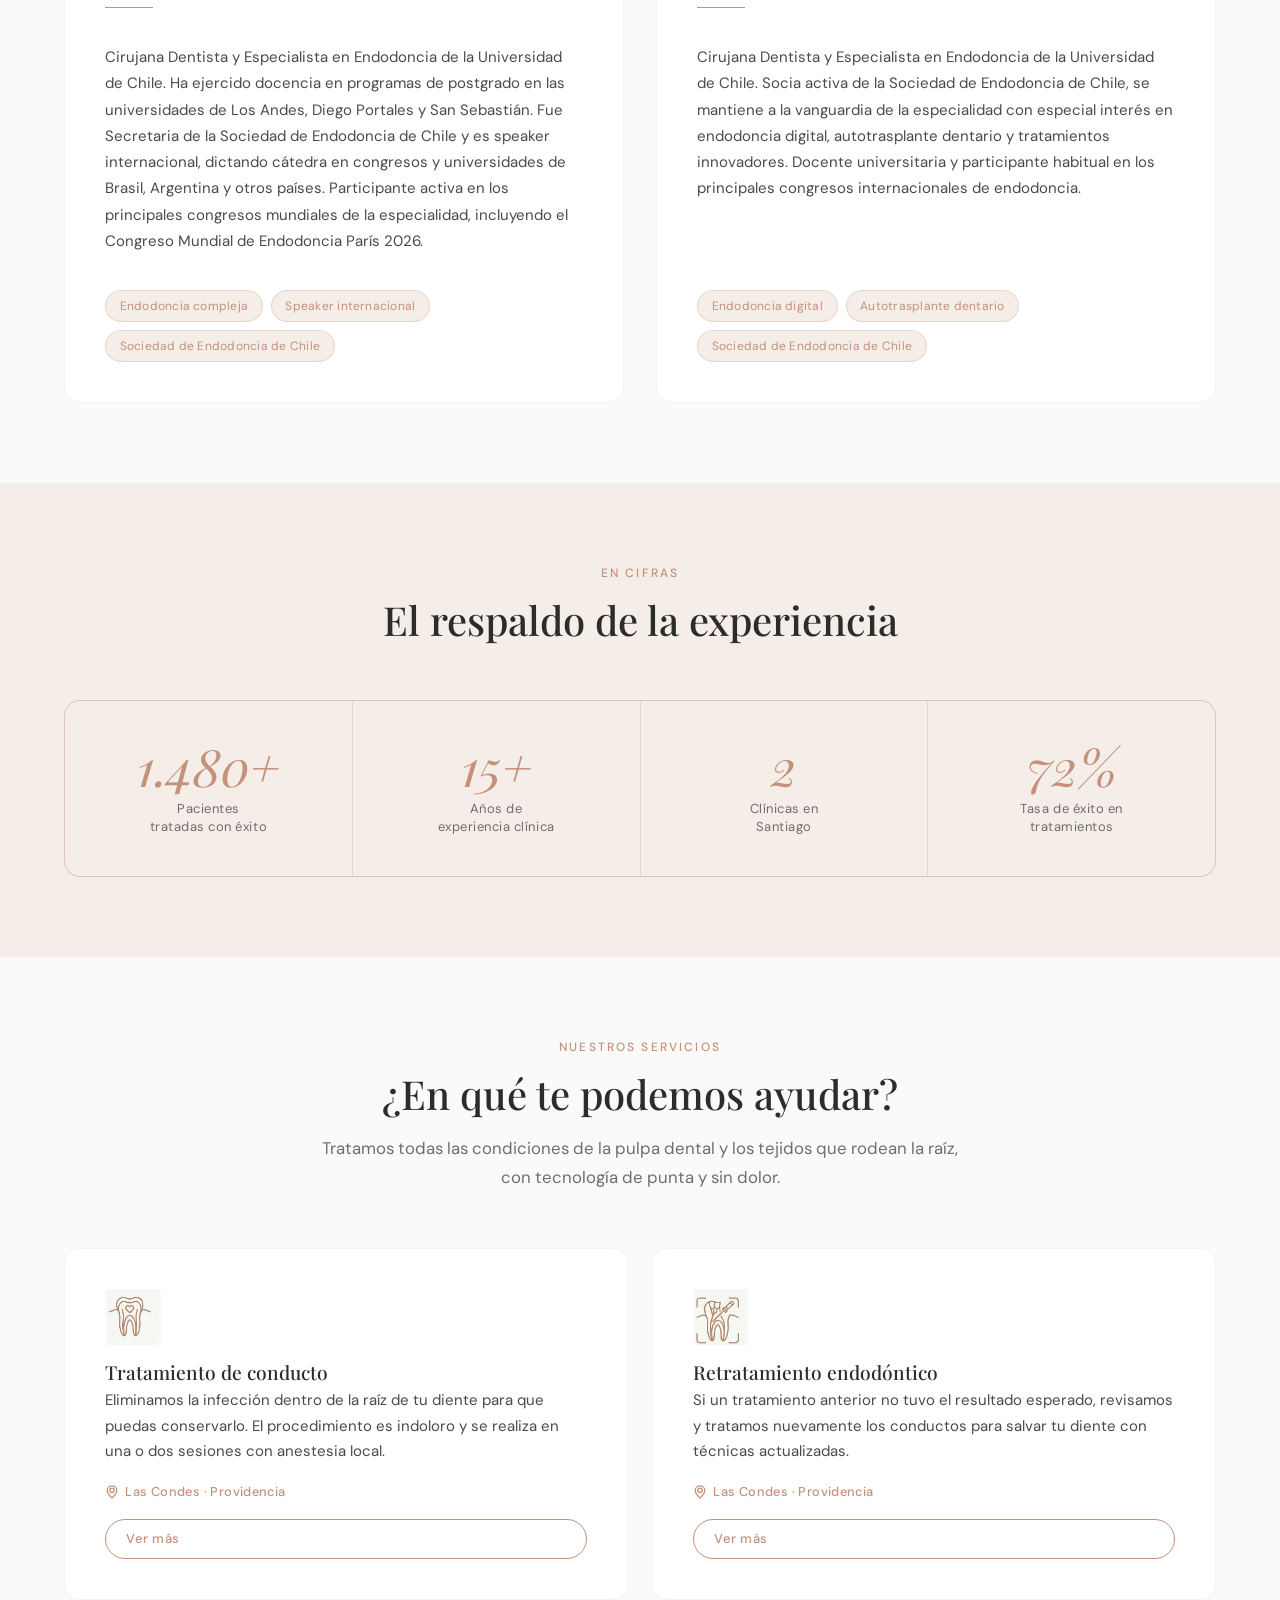
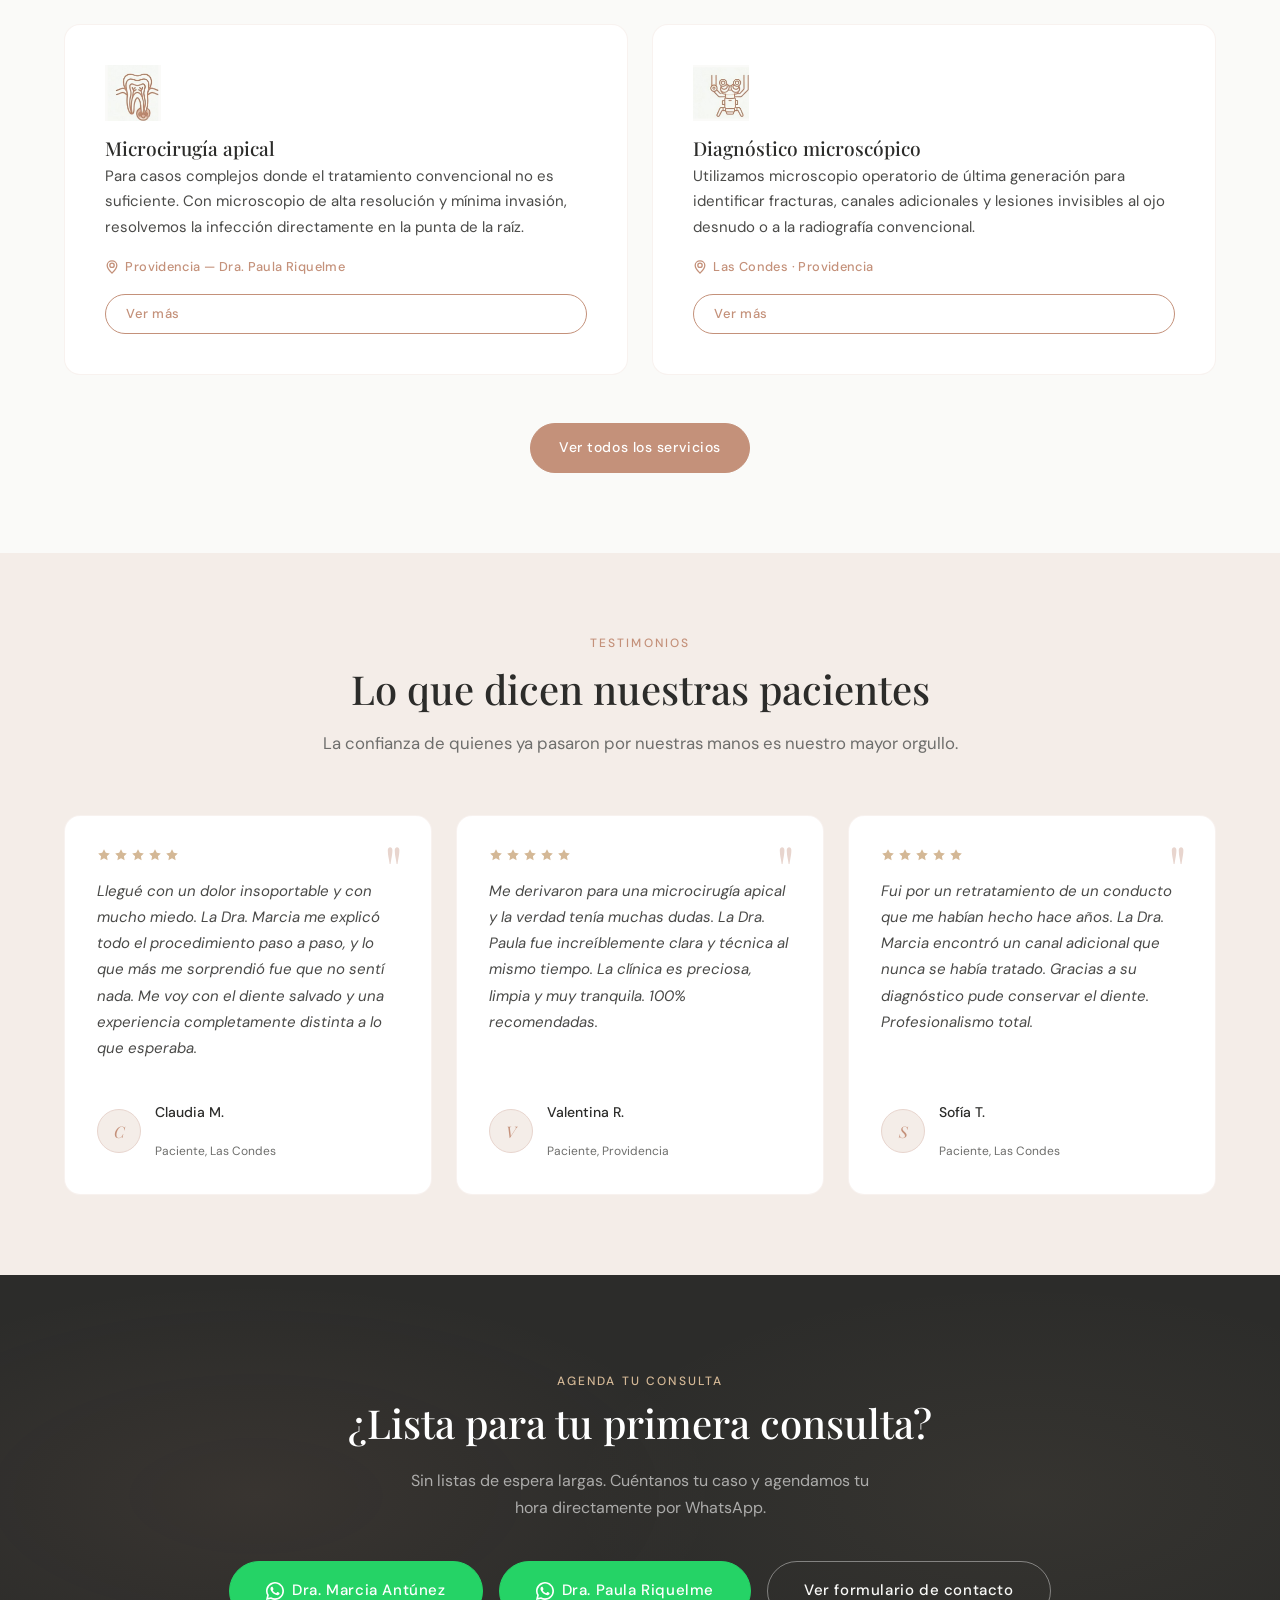
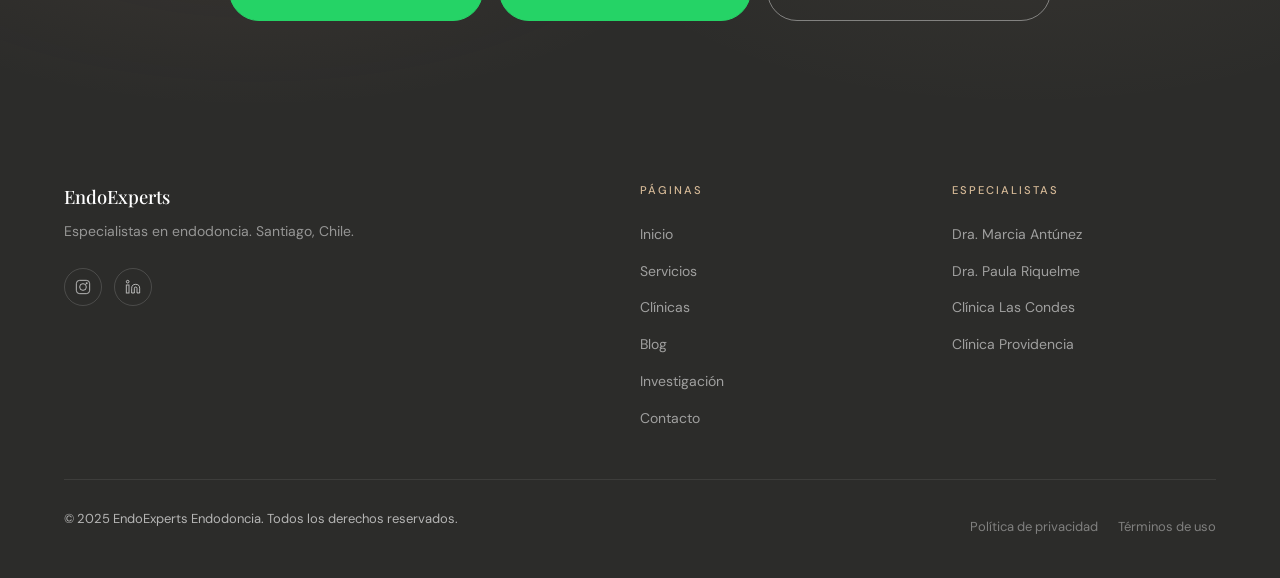
==== commit bcdc97ba: "Renombra marca a EndoExperts en todo el sitio" ====
--- a/index.html
+++ b/index.html
@@ -3,10 +3,10 @@
 <head>
   <meta charset="UTF-8" />
   <meta name="viewport" content="width=device-width, initial-scale=1.0" />
-  <title>Antúnez &amp; Riquelme | Endodoncia Especializada · Santiago, Chile</title>
+  <title>EndoExperts | Endodoncia Especializada · Santiago, Chile</title>
   <meta name="description" content="Especialistas en endodoncia en Santiago. Dra. Marcia Antúnez y Dra. Paula Riquelme ofrecen tratamientos de conducto, retratamiento y microcirugía apical con tecnología de punta." />
   <!-- Open Graph -->
-  <meta property="og:title" content="Antúnez &amp; Riquelme | Endodoncia Especializada" />
+  <meta property="og:title" content="EndoExperts | Endodoncia Especializada" />
   <meta property="og:description" content="Especialistas en endodoncia en Santiago de Chile. Tecnología de punta, atención personalizada." />
   <meta property="og:type" content="website" />
   <meta property="og:url" content="https://endoexperts.cl/" />
@@ -24,8 +24,8 @@
   <div class="container">
     <nav class="navbar__inner" aria-label="Navegación principal">
       <!-- Logo -->
-      <a href="index.html" class="navbar__logo" aria-label="Inicio Antúnez &amp; Riquelme">
-        Antúnez &amp; Riquelme
+      <a href="index.html" class="navbar__logo" aria-label="Inicio EndoExperts">
+        EndoExperts
         <span>Endodoncia Especializada</span>
       </a>
 
@@ -75,7 +75,7 @@
 
   <!-- Logo / brand flotante central (solo desktop) -->
   <div class="hero__brand" aria-hidden="true">
-    <p class="hero__brand-name">Antúnez &amp; Riquelme</p>
+    <p class="hero__brand-name">EndoExperts</p>
     <span class="hero__brand-sub">Endodoncia Especializada · Santiago</span>
   </div>
 
@@ -420,7 +420,7 @@
 
       <!-- Col 1: Brand -->
       <div>
-        <p class="footer__brand">Antúnez &amp; Riquelme</p>
+        <p class="footer__brand">EndoExperts</p>
         <p class="footer__tagline">Especialistas en endodoncia. Santiago, Chile.</p>
         <div class="footer__social" aria-label="Redes sociales">
           <!-- Instagram -->
@@ -470,7 +470,7 @@
 
     <div class="footer__bottom">
       <p class="footer__copy">
-        © 2025 Antúnez &amp; Riquelme Endodoncia. Todos los derechos reservados.
+        © 2025 EndoExperts Endodoncia. Todos los derechos reservados.
       </p>
       <nav class="footer__legal" aria-label="Avisos legales">
         <a href="#">Política de privacidad</a>
